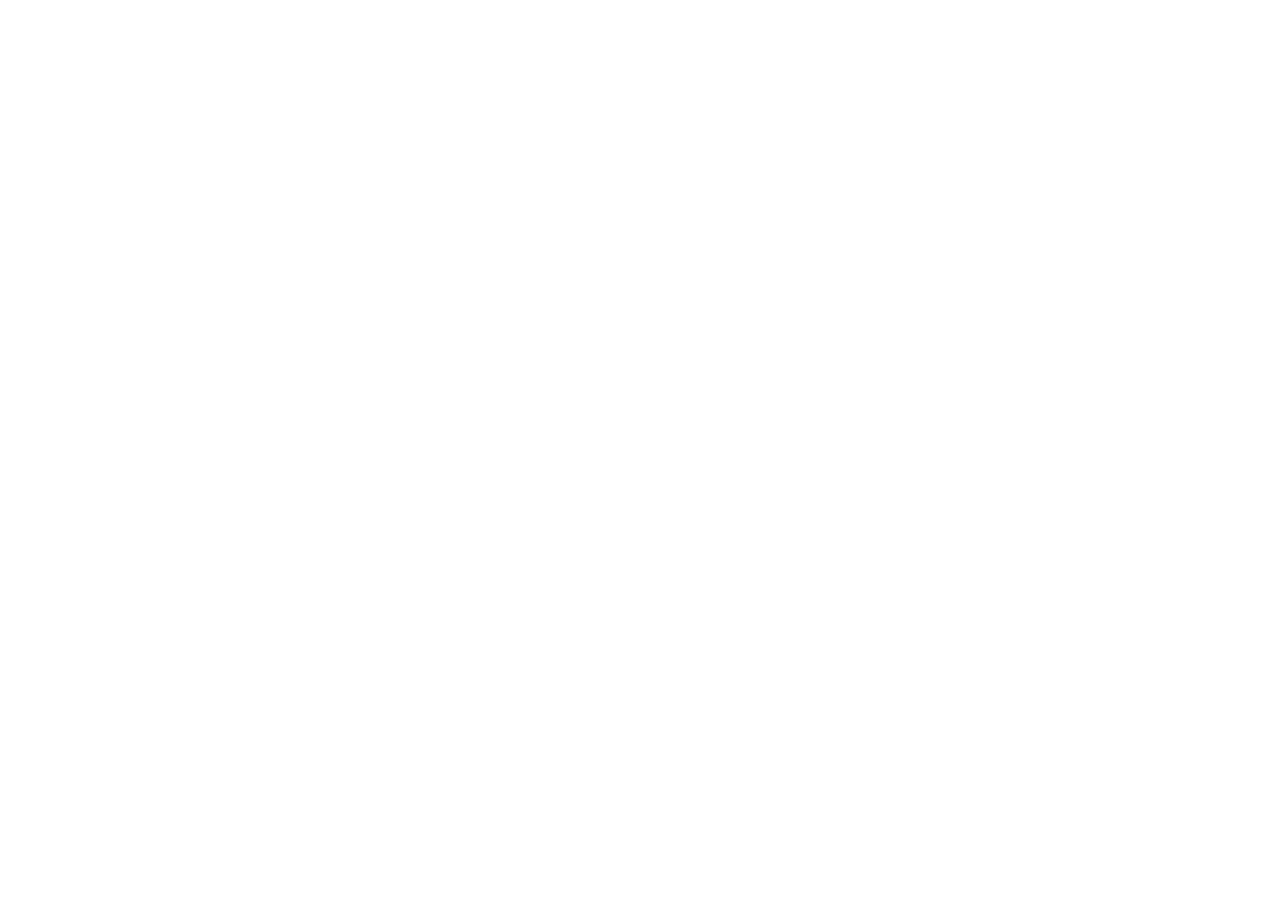
==== assets/index.html @ bb7abb1c "创建项目" ====
<!DOCTYPE html>
<html lang="en">
<head>
    <meta charset="UTF-8">
    <meta name="viewport" content="width=device-width, initial-scale=1.0">
    <title>Document</title>
</head>
<body>
    
</body>
</html>
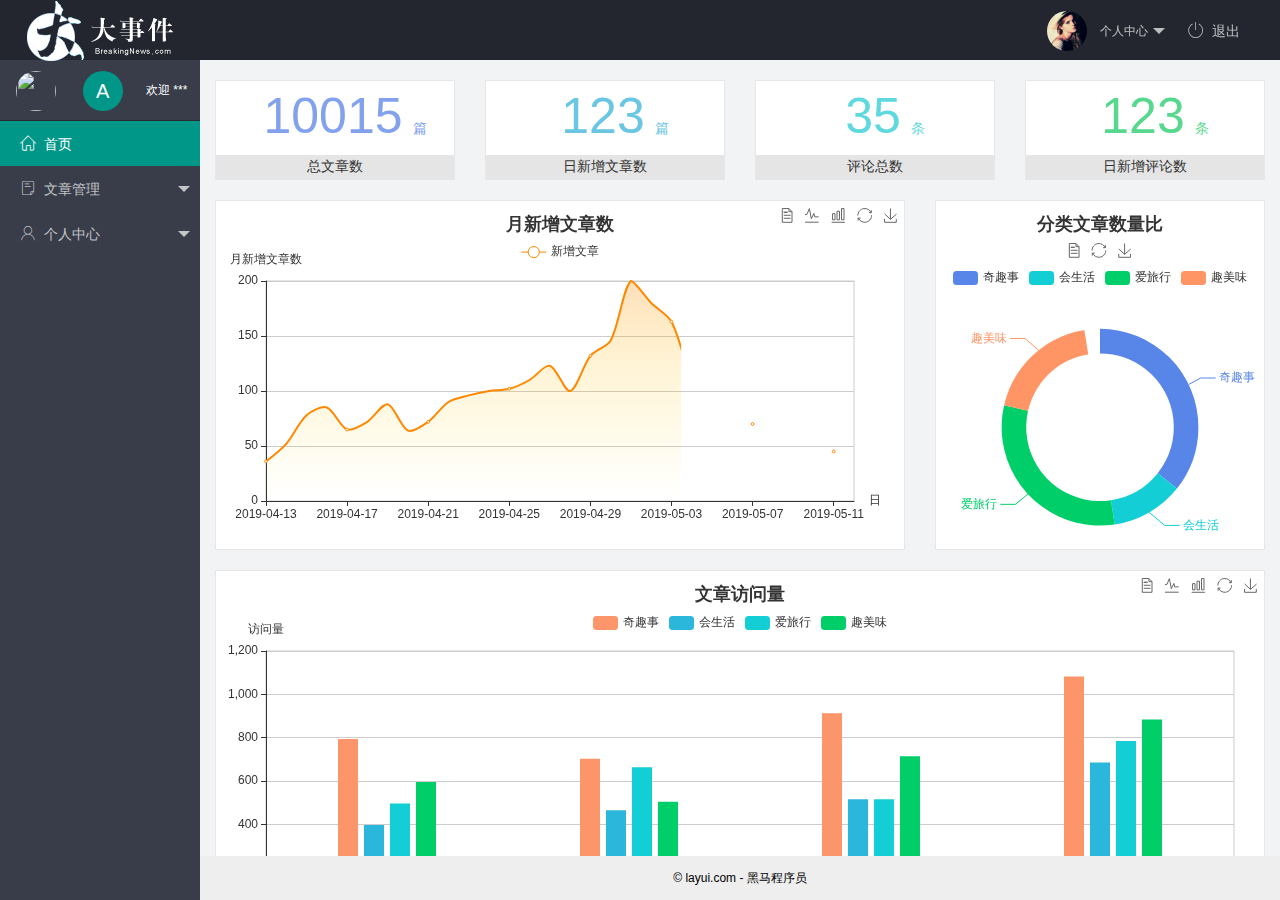
==== commit 4eaf256d: "完成主页功能开发" ====
--- a/assets/index.html
+++ b/assets/index.html
@@ -1,11 +1,89 @@
 <!DOCTYPE html>
 <html lang="en">
+
 <head>
-    <meta charset="UTF-8">
-    <meta name="viewport" content="width=device-width, initial-scale=1.0">
-    <title>Document</title>
+  <meta charset="UTF-8" />
+  <meta name="viewport" content="width=device-width, initial-scale=1.0" />
+  <title>后台主页</title>
+  <!-- 导入 layui 的样式表 -->
+  <link rel="stylesheet" href="./lib/layui/css/layui.css" />
+  <link rel="stylesheet" href="./css/index.css">
+  <link rel="stylesheet" href="./fonts/iconfont.css">
 </head>
-<body>
-    
+
+<body class="layui-layout-body">
+  <div class="layui-layout layui-layout-admin">
+    <div class="layui-header">
+      <div class="layui-logo">
+        <img src="./images/logo.png" alt="" />
+      </div>
+      <!-- 头部区域（可配合layui已有的水平导航） -->
+      <ul class="layui-nav layui-layout-right">
+        <li class="layui-nav-item">
+          <a href="javascript:;" class="userinfo">
+            <img src="./images/sample.jpg" class="layui-nav-img" />
+            个人中心
+          </a>
+          <dl class="layui-nav-child">
+            <dd><a href="">基本资料</a></dd>
+            <dd><a href="">更换头像</a></dd>
+            <dd><a href="">重置密码</a></dd>
+          </dl>
+        </li>
+        <li class="layui-nav-item"><a href="javascript:;" id="btnLogout"><span class="iconfont icon-tuichu"></span>退出</a></li>
+      </ul>
+    </div>
+
+    <div class="layui-side layui-bg-black">
+      <div class="layui-side-scroll">
+        <!-- 左侧导航区域（可配合layui已有的垂直导航） -->
+        <div class="userinfo">    
+          <img src="http://t.cn/RCzsdCq" class="layui-nav-img" />    
+          <span class="text-avatar">A</span>  
+           <span id="welcome">欢迎 ***</span>
+        </div>
+        <ul class="layui-nav layui-nav-tree" lay-shrink="all">
+          <li class="layui-nav-item layui-this"><a href="../home/dashboard.html" target="fm"><span
+                class="iconfont icon-home"></span>首页</a></li>
+          <li class="layui-nav-item ">
+            <a class="" href="javascript:;"><span class="iconfont icon-16"></span>文章管理</a>
+            <dl class="layui-nav-child">
+              <dd><a href="javascript:;"><i class="layui-icon layui-icon-app"></i>文章类别</a></dd>
+              <dd><a href="javascript:;"><i class="layui-icon layui-icon-app"></i>文章列表</a></dd>
+              <dd><a href="javascript:;"><i class="layui-icon layui-icon-app"></i>发布文章</a></dd>
+
+            </dl>
+          </li>
+          <li class="layui-nav-item">
+            <a href="javascript:;"><span class="iconfont icon-user"></span>个人中心</a>
+            <dl class="layui-nav-child">
+              <dd><a href="javascript:;"><i class="layui-icon layui-icon-app"></i>基本资料</a></dd>
+              <dd><a href="javascript:;"><i class="layui-icon layui-icon-app"></i>更换头像</a></dd>
+              <dd><a href="javascript:;"><i class="layui-icon layui-icon-app"></i>重置密码</a></dd>
+
+            </dl>
+          </li>
+
+
+        </ul>
+      </div>
+    </div>
+
+    <div class="layui-body">
+      <!-- 内容主体区域 -->
+      <iframe name="fm" src="../home/dashboard.html" frameborder="0"></iframe>
+    </div>
+
+    <div class="layui-footer">
+      <!-- 底部固定区域 -->
+      © layui.com - 黑马程序员
+    </div>
+  </div>
+  <!-- 导入 layui 的JS文件 -->
+  <script src="./lib/layui/layui.all.js"></script>
+  <script src="./lib/jquery.js"></script>
+  <script src="./js/baseAPI.js"></script>
+  <script src="./js/index.js"></script>
 </body>
+
 </html>--- a/assets/lib/layui/css/layui.css
+++ b/assets/lib/layui/css/layui.css
@@ -0,0 +1,2 @@
+/** layui-v2.5.5 MIT License By https://www.layui.com */
+ .layui-inline,img{display:inline-block;vertical-align:middle}h1,h2,h3,h4,h5,h6{font-weight:400}.layui-edge,.layui-header,.layui-inline,.layui-main{position:relative}.layui-body,.layui-edge,.layui-elip{overflow:hidden}.layui-btn,.layui-edge,.layui-inline,img{vertical-align:middle}.layui-btn,.layui-disabled,.layui-icon,.layui-unselect{-moz-user-select:none;-webkit-user-select:none;-ms-user-select:none}.layui-elip,.layui-form-checkbox span,.layui-form-pane .layui-form-label{text-overflow:ellipsis;white-space:nowrap}.layui-breadcrumb,.layui-tree-btnGroup{visibility:hidden}blockquote,body,button,dd,div,dl,dt,form,h1,h2,h3,h4,h5,h6,input,li,ol,p,pre,td,textarea,th,ul{margin:0;padding:0;-webkit-tap-highlight-color:rgba(0,0,0,0)}a:active,a:hover{outline:0}img{border:none}li{list-style:none}table{border-collapse:collapse;border-spacing:0}h4,h5,h6{font-size:100%}button,input,optgroup,option,select,textarea{font-family:inherit;font-size:inherit;font-style:inherit;font-weight:inherit;outline:0}pre{white-space:pre-wrap;white-space:-moz-pre-wrap;white-space:-pre-wrap;white-space:-o-pre-wrap;word-wrap:break-word}body{line-height:24px;font:14px Helvetica Neue,Helvetica,PingFang SC,Tahoma,Arial,sans-serif}hr{height:1px;margin:10px 0;border:0;clear:both}a{color:#333;text-decoration:none}a:hover{color:#777}a cite{font-style:normal;*cursor:pointer}.layui-border-box,.layui-border-box *{box-sizing:border-box}.layui-box,.layui-box *{box-sizing:content-box}.layui-clear{clear:both;*zoom:1}.layui-clear:after{content:'\20';clear:both;*zoom:1;display:block;height:0}.layui-inline{*display:inline;*zoom:1}.layui-edge{display:inline-block;width:0;height:0;border-width:6px;border-style:dashed;border-color:transparent}.layui-edge-top{top:-4px;border-bottom-color:#999;border-bottom-style:solid}.layui-edge-right{border-left-color:#999;border-left-style:solid}.layui-edge-bottom{top:2px;border-top-color:#999;border-top-style:solid}.layui-edge-left{border-right-color:#999;border-right-style:solid}.layui-disabled,.layui-disabled:hover{color:#d2d2d2!important;cursor:not-allowed!important}.layui-circle{border-radius:100%}.layui-show{display:block!important}.layui-hide{display:none!important}@font-face{font-family:layui-icon;src:url(../font/iconfont.eot?v=250);src:url(../font/iconfont.eot?v=250#iefix) format('embedded-opentype'),url(../font/iconfont.woff2?v=250) format('woff2'),url(../font/iconfont.woff?v=250) format('woff'),url(../font/iconfont.ttf?v=250) format('truetype'),url(../font/iconfont.svg?v=250#layui-icon) format('svg')}.layui-icon{font-family:layui-icon!important;font-size:16px;font-style:normal;-webkit-font-smoothing:antialiased;-moz-osx-font-smoothing:grayscale}.layui-icon-reply-fill:before{content:"\e611"}.layui-icon-set-fill:before{content:"\e614"}.layui-icon-menu-fill:before{content:"\e60f"}.layui-icon-search:before{content:"\e615"}.layui-icon-share:before{content:"\e641"}.layui-icon-set-sm:before{content:"\e620"}.layui-icon-engine:before{content:"\e628"}.layui-icon-close:before{content:"\1006"}.layui-icon-close-fill:before{content:"\1007"}.layui-icon-chart-screen:before{content:"\e629"}.layui-icon-star:before{content:"\e600"}.layui-icon-circle-dot:before{content:"\e617"}.layui-icon-chat:before{content:"\e606"}.layui-icon-release:before{content:"\e609"}.layui-icon-list:before{content:"\e60a"}.layui-icon-chart:before{content:"\e62c"}.layui-icon-ok-circle:before{content:"\1005"}.layui-icon-layim-theme:before{content:"\e61b"}.layui-icon-table:before{content:"\e62d"}.layui-icon-right:before{content:"\e602"}.layui-icon-left:before{content:"\e603"}.layui-icon-cart-simple:before{content:"\e698"}.layui-icon-face-cry:before{content:"\e69c"}.layui-icon-face-smile:before{content:"\e6af"}.layui-icon-survey:before{content:"\e6b2"}.layui-icon-tree:before{content:"\e62e"}.layui-icon-upload-circle:before{content:"\e62f"}.layui-icon-add-circle:before{content:"\e61f"}.layui-icon-download-circle:before{content:"\e601"}.layui-icon-templeate-1:before{content:"\e630"}.layui-icon-util:before{content:"\e631"}.layui-icon-face-surprised:before{content:"\e664"}.layui-icon-edit:before{content:"\e642"}.layui-icon-speaker:before{content:"\e645"}.layui-icon-down:before{content:"\e61a"}.layui-icon-file:before{content:"\e621"}.layui-icon-layouts:before{content:"\e632"}.layui-icon-rate-half:before{content:"\e6c9"}.layui-icon-add-circle-fine:before{content:"\e608"}.layui-icon-prev-circle:before{content:"\e633"}.layui-icon-read:before{content:"\e705"}.layui-icon-404:before{content:"\e61c"}.layui-icon-carousel:before{content:"\e634"}.layui-icon-help:before{content:"\e607"}.layui-icon-code-circle:before{content:"\e635"}.layui-icon-water:before{content:"\e636"}.layui-icon-username:before{content:"\e66f"}.layui-icon-find-fill:before{content:"\e670"}.layui-icon-about:before{content:"\e60b"}.layui-icon-location:before{content:"\e715"}.layui-icon-up:before{content:"\e619"}.layui-icon-pause:before{content:"\e651"}.layui-icon-date:before{content:"\e637"}.layui-icon-layim-uploadfile:before{content:"\e61d"}.layui-icon-delete:before{content:"\e640"}.layui-icon-play:before{content:"\e652"}.layui-icon-top:before{content:"\e604"}.layui-icon-friends:before{content:"\e612"}.layui-icon-refresh-3:before{content:"\e9aa"}.layui-icon-ok:before{content:"\e605"}.layui-icon-layer:before{content:"\e638"}.layui-icon-face-smile-fine:before{content:"\e60c"}.layui-icon-dollar:before{content:"\e659"}.layui-icon-group:before{content:"\e613"}.layui-icon-layim-download:before{content:"\e61e"}.layui-icon-picture-fine:before{content:"\e60d"}.layui-icon-link:before{content:"\e64c"}.layui-icon-diamond:before{content:"\e735"}.layui-icon-log:before{content:"\e60e"}.layui-icon-rate-solid:before{content:"\e67a"}.layui-icon-fonts-del:before{content:"\e64f"}.layui-icon-unlink:before{content:"\e64d"}.layui-icon-fonts-clear:before{content:"\e639"}.layui-icon-triangle-r:before{content:"\e623"}.layui-icon-circle:before{content:"\e63f"}.layui-icon-radio:before{content:"\e643"}.layui-icon-align-center:before{content:"\e647"}.layui-icon-align-right:before{content:"\e648"}.layui-icon-align-left:before{content:"\e649"}.layui-icon-loading-1:before{content:"\e63e"}.layui-icon-return:before{content:"\e65c"}.layui-icon-fonts-strong:before{content:"\e62b"}.layui-icon-upload:before{content:"\e67c"}.layui-icon-dialogue:before{content:"\e63a"}.layui-icon-video:before{content:"\e6ed"}.layui-icon-headset:before{content:"\e6fc"}.layui-icon-cellphone-fine:before{content:"\e63b"}.layui-icon-add-1:before{content:"\e654"}.layui-icon-face-smile-b:before{content:"\e650"}.layui-icon-fonts-html:before{content:"\e64b"}.layui-icon-form:before{content:"\e63c"}.layui-icon-cart:before{content:"\e657"}.layui-icon-camera-fill:before{content:"\e65d"}.layui-icon-tabs:before{content:"\e62a"}.layui-icon-fonts-code:before{content:"\e64e"}.layui-icon-fire:before{content:"\e756"}.layui-icon-set:before{content:"\e716"}.layui-icon-fonts-u:before{content:"\e646"}.layui-icon-triangle-d:before{content:"\e625"}.layui-icon-tips:before{content:"\e702"}.layui-icon-picture:before{content:"\e64a"}.layui-icon-more-vertical:before{content:"\e671"}.layui-icon-flag:before{content:"\e66c"}.layui-icon-loading:before{content:"\e63d"}.layui-icon-fonts-i:before{content:"\e644"}.layui-icon-refresh-1:before{content:"\e666"}.layui-icon-rmb:before{content:"\e65e"}.layui-icon-home:before{content:"\e68e"}.layui-icon-user:before{content:"\e770"}.layui-icon-notice:before{content:"\e667"}.layui-icon-login-weibo:before{content:"\e675"}.layui-icon-voice:before{content:"\e688"}.layui-icon-upload-drag:before{content:"\e681"}.layui-icon-login-qq:before{content:"\e676"}.layui-icon-snowflake:before{content:"\e6b1"}.layui-icon-file-b:before{content:"\e655"}.layui-icon-template:before{content:"\e663"}.layui-icon-auz:before{content:"\e672"}.layui-icon-console:before{content:"\e665"}.layui-icon-app:before{content:"\e653"}.layui-icon-prev:before{content:"\e65a"}.layui-icon-website:before{content:"\e7ae"}.layui-icon-next:before{content:"\e65b"}.layui-icon-component:before{content:"\e857"}.layui-icon-more:before{content:"\e65f"}.layui-icon-login-wechat:before{content:"\e677"}.layui-icon-shrink-right:before{content:"\e668"}.layui-icon-spread-left:before{content:"\e66b"}.layui-icon-camera:before{content:"\e660"}.layui-icon-note:before{content:"\e66e"}.layui-icon-refresh:before{content:"\e669"}.layui-icon-female:before{content:"\e661"}.layui-icon-male:before{content:"\e662"}.layui-icon-password:before{content:"\e673"}.layui-icon-senior:before{content:"\e674"}.layui-icon-theme:before{content:"\e66a"}.layui-icon-tread:before{content:"\e6c5"}.layui-icon-praise:before{content:"\e6c6"}.layui-icon-star-fill:before{content:"\e658"}.layui-icon-rate:before{content:"\e67b"}.layui-icon-template-1:before{content:"\e656"}.layui-icon-vercode:before{content:"\e679"}.layui-icon-cellphone:before{content:"\e678"}.layui-icon-screen-full:before{content:"\e622"}.layui-icon-screen-restore:before{content:"\e758"}.layui-icon-cols:before{content:"\e610"}.layui-icon-export:before{content:"\e67d"}.layui-icon-print:before{content:"\e66d"}.layui-icon-slider:before{content:"\e714"}.layui-icon-addition:before{content:"\e624"}.layui-icon-subtraction:before{content:"\e67e"}.layui-icon-service:before{content:"\e626"}.layui-icon-transfer:before{content:"\e691"}.layui-main{width:1140px;margin:0 auto}.layui-header{z-index:1000;height:60px}.layui-header a:hover{transition:all .5s;-webkit-transition:all .5s}.layui-side{position:fixed;left:0;top:0;bottom:0;z-index:999;width:200px;overflow-x:hidden}.layui-side-scroll{position:relative;width:220px;height:100%;overflow-x:hidden}.layui-body{position:absolute;left:200px;right:0;top:0;bottom:0;z-index:998;width:auto;overflow-y:auto;box-sizing:border-box}.layui-layout-body{overflow:hidden}.layui-layout-admin .layui-header{background-color:#23262E}.layui-layout-admin .layui-side{top:60px;width:200px;overflow-x:hidden}.layui-layout-admin .layui-body{position:fixed;top:60px;bottom:44px}.layui-layout-admin .layui-main{width:auto;margin:0 15px}.layui-layout-admin .layui-footer{position:fixed;left:200px;right:0;bottom:0;height:44px;line-height:44px;padding:0 15px;background-color:#eee}.layui-layout-admin .layui-logo{position:absolute;left:0;top:0;width:200px;height:100%;line-height:60px;text-align:center;color:#009688;font-size:16px}.layui-layout-admin .layui-header .layui-nav{background:0 0}.layui-layout-left{position:absolute!important;left:200px;top:0}.layui-layout-right{position:absolute!important;right:0;top:0}.layui-container{position:relative;margin:0 auto;padding:0 15px;box-sizing:border-box}.layui-fluid{position:relative;margin:0 auto;padding:0 15px}.layui-row:after,.layui-row:before{content:'';display:block;clear:both}.layui-col-lg1,.layui-col-lg10,.layui-col-lg11,.layui-col-lg12,.layui-col-lg2,.layui-col-lg3,.layui-col-lg4,.layui-col-lg5,.layui-col-lg6,.layui-col-lg7,.layui-col-lg8,.layui-col-lg9,.layui-col-md1,.layui-col-md10,.layui-col-md11,.layui-col-md12,.layui-col-md2,.layui-col-md3,.layui-col-md4,.layui-col-md5,.layui-col-md6,.layui-col-md7,.layui-col-md8,.layui-col-md9,.layui-col-sm1,.layui-col-sm10,.layui-col-sm11,.layui-col-sm12,.layui-col-sm2,.layui-col-sm3,.layui-col-sm4,.layui-col-sm5,.layui-col-sm6,.layui-col-sm7,.layui-col-sm8,.layui-col-sm9,.layui-col-xs1,.layui-col-xs10,.layui-col-xs11,.layui-col-xs12,.layui-col-xs2,.layui-col-xs3,.layui-col-xs4,.layui-col-xs5,.layui-col-xs6,.layui-col-xs7,.layui-col-xs8,.layui-col-xs9{position:relative;display:block;box-sizing:border-box}.layui-col-xs1,.layui-col-xs10,.layui-col-xs11,.layui-col-xs12,.layui-col-xs2,.layui-col-xs3,.layui-col-xs4,.layui-col-xs5,.layui-col-xs6,.layui-col-xs7,.layui-col-xs8,.layui-col-xs9{float:left}.layui-col-xs1{width:8.33333333%}.layui-col-xs2{width:16.66666667%}.layui-col-xs3{width:25%}.layui-col-xs4{width:33.33333333%}.layui-col-xs5{width:41.66666667%}.layui-col-xs6{width:50%}.layui-col-xs7{width:58.33333333%}.layui-col-xs8{width:66.66666667%}.layui-col-xs9{width:75%}.layui-col-xs10{width:83.33333333%}.layui-col-xs11{width:91.66666667%}.layui-col-xs12{width:100%}.layui-col-xs-offset1{margin-left:8.33333333%}.layui-col-xs-offset2{margin-left:16.66666667%}.layui-col-xs-offset3{margin-left:25%}.layui-col-xs-offset4{margin-left:33.33333333%}.layui-col-xs-offset5{margin-left:41.66666667%}.layui-col-xs-offset6{margin-left:50%}.layui-col-xs-offset7{margin-left:58.33333333%}.layui-col-xs-offset8{margin-left:66.66666667%}.layui-col-xs-offset9{margin-left:75%}.layui-col-xs-offset10{margin-left:83.33333333%}.layui-col-xs-offset11{margin-left:91.66666667%}.layui-col-xs-offset12{margin-left:100%}@media screen and (max-width:768px){.layui-hide-xs{display:none!important}.layui-show-xs-block{display:block!important}.layui-show-xs-inline{display:inline!important}.layui-show-xs-inline-block{display:inline-block!important}}@media screen and (min-width:768px){.layui-container{width:750px}.layui-hide-sm{display:none!important}.layui-show-sm-block{display:block!important}.layui-show-sm-inline{display:inline!important}.layui-show-sm-inline-block{display:inline-block!important}.layui-col-sm1,.layui-col-sm10,.layui-col-sm11,.layui-col-sm12,.layui-col-sm2,.layui-col-sm3,.layui-col-sm4,.layui-col-sm5,.layui-col-sm6,.layui-col-sm7,.layui-col-sm8,.layui-col-sm9{float:left}.layui-col-sm1{width:8.33333333%}.layui-col-sm2{width:16.66666667%}.layui-col-sm3{width:25%}.layui-col-sm4{width:33.33333333%}.layui-col-sm5{width:41.66666667%}.layui-col-sm6{width:50%}.layui-col-sm7{width:58.33333333%}.layui-col-sm8{width:66.66666667%}.layui-col-sm9{width:75%}.layui-col-sm10{width:83.33333333%}.layui-col-sm11{width:91.66666667%}.layui-col-sm12{width:100%}.layui-col-sm-offset1{margin-left:8.33333333%}.layui-col-sm-offset2{margin-left:16.66666667%}.layui-col-sm-offset3{margin-left:25%}.layui-col-sm-offset4{margin-left:33.33333333%}.layui-col-sm-offset5{margin-left:41.66666667%}.layui-col-sm-offset6{margin-left:50%}.layui-col-sm-offset7{margin-left:58.33333333%}.layui-col-sm-offset8{margin-left:66.66666667%}.layui-col-sm-offset9{margin-left:75%}.layui-col-sm-offset10{margin-left:83.33333333%}.layui-col-sm-offset11{margin-left:91.66666667%}.layui-col-sm-offset12{margin-left:100%}}@media screen and (min-width:992px){.layui-container{width:970px}.layui-hide-md{display:none!important}.layui-show-md-block{display:block!important}.layui-show-md-inline{display:inline!important}.layui-show-md-inline-block{display:inline-block!important}.layui-col-md1,.layui-col-md10,.layui-col-md11,.layui-col-md12,.layui-col-md2,.layui-col-md3,.layui-col-md4,.layui-col-md5,.layui-col-md6,.layui-col-md7,.layui-col-md8,.layui-col-md9{float:left}.layui-col-md1{width:8.33333333%}.layui-col-md2{width:16.66666667%}.layui-col-md3{width:25%}.layui-col-md4{width:33.33333333%}.layui-col-md5{width:41.66666667%}.layui-col-md6{width:50%}.layui-col-md7{width:58.33333333%}.layui-col-md8{width:66.66666667%}.layui-col-md9{width:75%}.layui-col-md10{width:83.33333333%}.layui-col-md11{width:91.66666667%}.layui-col-md12{width:100%}.layui-col-md-offset1{margin-left:8.33333333%}.layui-col-md-offset2{margin-left:16.66666667%}.layui-col-md-offset3{margin-left:25%}.layui-col-md-offset4{margin-left:33.33333333%}.layui-col-md-offset5{margin-left:41.66666667%}.layui-col-md-offset6{margin-left:50%}.layui-col-md-offset7{margin-left:58.33333333%}.layui-col-md-offset8{margin-left:66.66666667%}.layui-col-md-offset9{margin-left:75%}.layui-col-md-offset10{margin-left:83.33333333%}.layui-col-md-offset11{margin-left:91.66666667%}.layui-col-md-offset12{margin-left:100%}}@media screen and (min-width:1200px){.layui-container{width:1170px}.layui-hide-lg{display:none!important}.layui-show-lg-block{display:block!important}.layui-show-lg-inline{display:inline!important}.layui-show-lg-inline-block{display:inline-block!important}.layui-col-lg1,.layui-col-lg10,.layui-col-lg11,.layui-col-lg12,.layui-col-lg2,.layui-col-lg3,.layui-col-lg4,.layui-col-lg5,.layui-col-lg6,.layui-col-lg7,.layui-col-lg8,.layui-col-lg9{float:left}.layui-col-lg1{width:8.33333333%}.layui-col-lg2{width:16.66666667%}.layui-col-lg3{width:25%}.layui-col-lg4{width:33.33333333%}.layui-col-lg5{width:41.66666667%}.layui-col-lg6{width:50%}.layui-col-lg7{width:58.33333333%}.layui-col-lg8{width:66.66666667%}.layui-col-lg9{width:75%}.layui-col-lg10{width:83.33333333%}.layui-col-lg11{width:91.66666667%}.layui-col-lg12{width:100%}.layui-col-lg-offset1{margin-left:8.33333333%}.layui-col-lg-offset2{margin-left:16.66666667%}.layui-col-lg-offset3{margin-left:25%}.layui-col-lg-offset4{margin-left:33.33333333%}.layui-col-lg-offset5{margin-left:41.66666667%}.layui-col-lg-offset6{margin-left:50%}.layui-col-lg-offset7{margin-left:58.33333333%}.layui-col-lg-offset8{margin-left:66.66666667%}.layui-col-lg-offset9{margin-left:75%}.layui-col-lg-offset10{margin-left:83.33333333%}.layui-col-lg-offset11{margin-left:91.66666667%}.layui-col-lg-offset12{margin-left:100%}}.layui-col-space1{margin:-.5px}.layui-col-space1>*{padding:.5px}.layui-col-space3{margin:-1.5px}.layui-col-space3>*{padding:1.5px}.layui-col-space5{margin:-2.5px}.layui-col-space5>*{padding:2.5px}.layui-col-space8{margin:-3.5px}.layui-col-space8>*{padding:3.5px}.layui-col-space10{margin:-5px}.layui-col-space10>*{padding:5px}.layui-col-space12{margin:-6px}.layui-col-space12>*{padding:6px}.layui-col-space15{margin:-7.5px}.layui-col-space15>*{padding:7.5px}.layui-col-space18{margin:-9px}.layui-col-space18>*{padding:9px}.layui-col-space20{margin:-10px}.layui-col-space20>*{padding:10px}.layui-col-space22{margin:-11px}.layui-col-space22>*{padding:11px}.layui-col-space25{margin:-12.5px}.layui-col-space25>*{padding:12.5px}.layui-col-space30{margin:-15px}.layui-col-space30>*{padding:15px}.layui-btn,.layui-input,.layui-select,.layui-textarea,.layui-upload-button{outline:0;-webkit-appearance:none;transition:all .3s;-webkit-transition:all .3s;box-sizing:border-box}.layui-elem-quote{margin-bottom:10px;padding:15px;line-height:22px;border-left:5px solid #009688;border-radius:0 2px 2px 0;background-color:#f2f2f2}.layui-quote-nm{border-style:solid;border-width:1px 1px 1px 5px;background:0 0}.layui-elem-field{margin-bottom:10px;padding:0;border-width:1px;border-style:solid}.layui-elem-field legend{margin-left:20px;padding:0 10px;font-size:20px;font-weight:300}.layui-field-title{margin:10px 0 20px;border-width:1px 0 0}.layui-field-box{padding:10px 15px}.layui-field-title .layui-field-box{padding:10px 0}.layui-progress{position:relative;height:6px;border-radius:20px;background-color:#e2e2e2}.layui-progress-bar{position:absolute;left:0;top:0;width:0;max-width:100%;height:6px;border-radius:20px;text-align:right;background-color:#5FB878;transition:all .3s;-webkit-transition:all .3s}.layui-progress-big,.layui-progress-big .layui-progress-bar{height:18px;line-height:18px}.layui-progress-text{position:relative;top:-20px;line-height:18px;font-size:12px;color:#666}.layui-progress-big .layui-progress-text{position:static;padding:0 10px;color:#fff}.layui-collapse{border-width:1px;border-style:solid;border-radius:2px}.layui-colla-content,.layui-colla-item{border-top-width:1px;border-top-style:solid}.layui-colla-item:first-child{border-top:none}.layui-colla-title{position:relative;height:42px;line-height:42px;padding:0 15px 0 35px;color:#333;background-color:#f2f2f2;cursor:pointer;font-size:14px;overflow:hidden}.layui-colla-content{display:none;padding:10px 15px;line-height:22px;color:#666}.layui-colla-icon{position:absolute;left:15px;top:0;font-size:14px}.layui-card{margin-bottom:15px;border-radius:2px;background-color:#fff;box-shadow:0 1px 2px 0 rgba(0,0,0,.05)}.layui-card:last-child{margin-bottom:0}.layui-card-header{position:relative;height:42px;line-height:42px;padding:0 15px;border-bottom:1px solid #f6f6f6;color:#333;border-radius:2px 2px 0 0;font-size:14px}.layui-bg-black,.layui-bg-blue,.layui-bg-cyan,.layui-bg-green,.layui-bg-orange,.layui-bg-red{color:#fff!important}.layui-card-body{position:relative;padding:10px 15px;line-height:24px}.layui-card-body[pad15]{padding:15px}.layui-card-body[pad20]{padding:20px}.layui-card-body .layui-table{margin:5px 0}.layui-card .layui-tab{margin:0}.layui-panel-window{position:relative;padding:15px;border-radius:0;border-top:5px solid #E6E6E6;background-color:#fff}.layui-auxiliar-moving{position:fixed;left:0;right:0;top:0;bottom:0;width:100%;height:100%;background:0 0;z-index:9999999999}.layui-form-label,.layui-form-mid,.layui-form-select,.layui-input-block,.layui-input-inline,.layui-textarea{position:relative}.layui-bg-red{background-color:#FF5722!important}.layui-bg-orange{background-color:#FFB800!important}.layui-bg-green{background-color:#009688!important}.layui-bg-cyan{background-color:#2F4056!important}.layui-bg-blue{background-color:#1E9FFF!important}.layui-bg-black{background-color:#393D49!important}.layui-bg-gray{background-color:#eee!important;color:#666!important}.layui-badge-rim,.layui-colla-content,.layui-colla-item,.layui-collapse,.layui-elem-field,.layui-form-pane .layui-form-item[pane],.layui-form-pane .layui-form-label,.layui-input,.layui-layedit,.layui-layedit-tool,.layui-quote-nm,.layui-select,.layui-tab-bar,.layui-tab-card,.layui-tab-title,.layui-tab-title .layui-this:after,.layui-textarea{border-color:#e6e6e6}.layui-timeline-item:before,hr{background-color:#e6e6e6}.layui-text{line-height:22px;font-size:14px;color:#666}.layui-text h1,.layui-text h2,.layui-text h3{font-weight:500;color:#333}.layui-text h1{font-size:30px}.layui-text h2{font-size:24px}.layui-text h3{font-size:18px}.layui-text a:not(.layui-btn){color:#01AAED}.layui-text a:not(.layui-btn):hover{text-decoration:underline}.layui-text ul{padding:5px 0 5px 15px}.layui-text ul li{margin-top:5px;list-style-type:disc}.layui-text em,.layui-word-aux{color:#999!important;padding:0 5px!important}.layui-btn{display:inline-block;height:38px;line-height:38px;padding:0 18px;background-color:#009688;color:#fff;white-space:nowrap;text-align:center;font-size:14px;border:none;border-radius:2px;cursor:pointer}.layui-btn:hover{opacity:.8;filter:alpha(opacity=80);color:#fff}.layui-btn:active{opacity:1;filter:alpha(opacity=100)}.layui-btn+.layui-btn{margin-left:10px}.layui-btn-container{font-size:0}.layui-btn-container .layui-btn{margin-right:10px;margin-bottom:10px}.layui-btn-container .layui-btn+.layui-btn{margin-left:0}.layui-table .layui-btn-container .layui-btn{margin-bottom:9px}.layui-btn-radius{border-radius:100px}.layui-btn .layui-icon{margin-right:3px;font-size:18px;vertical-align:bottom;vertical-align:middle\9}.layui-btn-primary{border:1px solid #C9C9C9;background-color:#fff;color:#555}.layui-btn-primary:hover{border-color:#009688;color:#333}.layui-btn-normal{background-color:#1E9FFF}.layui-btn-warm{background-color:#FFB800}.layui-btn-danger{background-color:#FF5722}.layui-btn-checked{background-color:#5FB878}.layui-btn-disabled,.layui-btn-disabled:active,.layui-btn-disabled:hover{border:1px solid #e6e6e6;background-color:#FBFBFB;color:#C9C9C9;cursor:not-allowed;opacity:1}.layui-btn-lg{height:44px;line-height:44px;padding:0 25px;font-size:16px}.layui-btn-sm{height:30px;line-height:30px;padding:0 10px;font-size:12px}.layui-btn-sm i{font-size:16px!important}.layui-btn-xs{height:22px;line-height:22px;padding:0 5px;font-size:12px}.layui-btn-xs i{font-size:14px!important}.layui-btn-group{display:inline-block;vertical-align:middle;font-size:0}.layui-btn-group .layui-btn{margin-left:0!important;margin-right:0!important;border-left:1px solid rgba(255,255,255,.5);border-radius:0}.layui-btn-group .layui-btn-primary{border-left:none}.layui-btn-group .layui-btn-primary:hover{border-color:#C9C9C9;color:#009688}.layui-btn-group .layui-btn:first-child{border-left:none;border-radius:2px 0 0 2px}.layui-btn-group .layui-btn-primary:first-child{border-left:1px solid #c9c9c9}.layui-btn-group .layui-btn:last-child{border-radius:0 2px 2px 0}.layui-btn-group .layui-btn+.layui-btn{margin-left:0}.layui-btn-group+.layui-btn-group{margin-left:10px}.layui-btn-fluid{width:100%}.layui-input,.layui-select,.layui-textarea{height:38px;line-height:1.3;line-height:38px\9;border-width:1px;border-style:solid;background-color:#fff;border-radius:2px}.layui-input::-webkit-input-placeholder,.layui-select::-webkit-input-placeholder,.layui-textarea::-webkit-input-placeholder{line-height:1.3}.layui-input,.layui-textarea{display:block;width:100%;padding-left:10px}.layui-input:hover,.layui-textarea:hover{border-color:#D2D2D2!important}.layui-input:focus,.layui-textarea:focus{border-color:#C9C9C9!important}.layui-textarea{min-height:100px;height:auto;line-height:20px;padding:6px 10px;resize:vertical}.layui-select{padding:0 10px}.layui-form input[type=checkbox],.layui-form input[type=radio],.layui-form select{display:none}.layui-form [lay-ignore]{display:initial}.layui-form-item{margin-bottom:15px;clear:both;*zoom:1}.layui-form-item:after{content:'\20';clear:both;*zoom:1;display:block;height:0}.layui-form-label{float:left;display:block;padding:9px 15px;width:80px;font-weight:400;line-height:20px;text-align:right}.layui-form-label-col{display:block;float:none;padding:9px 0;line-height:20px;text-align:left}.layui-form-item .layui-inline{margin-bottom:5px;margin-right:10px}.layui-input-block{margin-left:110px;min-height:36px}.layui-input-inline{display:inline-block;vertical-align:middle}.layui-form-item .layui-input-inline{float:left;width:190px;margin-right:10px}.layui-form-text .layui-input-inline{width:auto}.layui-form-mid{float:left;display:block;padding:9px 0!important;line-height:20px;margin-right:10px}.layui-form-danger+.layui-form-select .layui-input,.layui-form-danger:focus{border-color:#FF5722!important}.layui-form-select .layui-input{padding-right:30px;cursor:pointer}.layui-form-select .layui-edge{position:absolute;right:10px;top:50%;margin-top:-3px;cursor:pointer;border-width:6px;border-top-color:#c2c2c2;border-top-style:solid;transition:all .3s;-webkit-transition:all .3s}.layui-form-select dl{display:none;position:absolute;left:0;top:42px;padding:5px 0;z-index:899;min-width:100%;border:1px solid #d2d2d2;max-height:300px;overflow-y:auto;background-color:#fff;border-radius:2px;box-shadow:0 2px 4px rgba(0,0,0,.12);box-sizing:border-box}.layui-form-select dl dd,.layui-form-select dl dt{padding:0 10px;line-height:36px;white-space:nowrap;overflow:hidden;text-overflow:ellipsis}.layui-form-select dl dt{font-size:12px;color:#999}.layui-form-select dl dd{cursor:pointer}.layui-form-select dl dd:hover{background-color:#f2f2f2;-webkit-transition:.5s all;transition:.5s all}.layui-form-select .layui-select-group dd{padding-left:20px}.layui-form-select dl dd.layui-select-tips{padding-left:10px!important;color:#999}.layui-form-select dl dd.layui-this{background-color:#5FB878;color:#fff}.layui-form-checkbox,.layui-form-select dl dd.layui-disabled{background-color:#fff}.layui-form-selected dl{display:block}.layui-form-checkbox,.layui-form-checkbox *,.layui-form-switch{display:inline-block;vertical-align:middle}.layui-form-selected .layui-edge{margin-top:-9px;-webkit-transform:rotate(180deg);transform:rotate(180deg);margin-top:-3px\9}:root .layui-form-selected .layui-edge{margin-top:-9px\0/IE9}.layui-form-selectup dl{top:auto;bottom:42px}.layui-select-none{margin:5px 0;text-align:center;color:#999}.layui-select-disabled .layui-disabled{border-color:#eee!important}.layui-select-disabled .layui-edge{border-top-color:#d2d2d2}.layui-form-checkbox{position:relative;height:30px;line-height:30px;margin-right:10px;padding-right:30px;cursor:pointer;font-size:0;-webkit-transition:.1s linear;transition:.1s linear;box-sizing:border-box}.layui-form-checkbox span{padding:0 10px;height:100%;font-size:14px;border-radius:2px 0 0 2px;background-color:#d2d2d2;color:#fff;overflow:hidden}.layui-form-checkbox:hover span{background-color:#c2c2c2}.layui-form-checkbox i{position:absolute;right:0;top:0;width:30px;height:28px;border:1px solid #d2d2d2;border-left:none;border-radius:0 2px 2px 0;color:#fff;font-size:20px;text-align:center}.layui-form-checkbox:hover i{border-color:#c2c2c2;color:#c2c2c2}.layui-form-checked,.layui-form-checked:hover{border-color:#5FB878}.layui-form-checked span,.layui-form-checked:hover span{background-color:#5FB878}.layui-form-checked i,.layui-form-checked:hover i{color:#5FB878}.layui-form-item .layui-form-checkbox{margin-top:4px}.layui-form-checkbox[lay-skin=primary]{height:auto!important;line-height:normal!important;min-width:18px;min-height:18px;border:none!important;margin-right:0;padding-left:28px;padding-right:0;background:0 0}.layui-form-checkbox[lay-skin=primary] span{padding-left:0;padding-right:15px;line-height:18px;background:0 0;color:#666}.layui-form-checkbox[lay-skin=primary] i{right:auto;left:0;width:16px;height:16px;line-height:16px;border:1px solid #d2d2d2;font-size:12px;border-radius:2px;background-color:#fff;-webkit-transition:.1s linear;transition:.1s linear}.layui-form-checkbox[lay-skin=primary]:hover i{border-color:#5FB878;color:#fff}.layui-form-checked[lay-skin=primary] i{border-color:#5FB878!important;background-color:#5FB878;color:#fff}.layui-checkbox-disbaled[lay-skin=primary] span{background:0 0!important;color:#c2c2c2}.layui-checkbox-disbaled[lay-skin=primary]:hover i{border-color:#d2d2d2}.layui-form-item .layui-form-checkbox[lay-skin=primary]{margin-top:10px}.layui-form-switch{position:relative;height:22px;line-height:22px;min-width:35px;padding:0 5px;margin-top:8px;border:1px solid #d2d2d2;border-radius:20px;cursor:pointer;background-color:#fff;-webkit-transition:.1s linear;transition:.1s linear}.layui-form-switch i{position:absolute;left:5px;top:3px;width:16px;height:16px;border-radius:20px;background-color:#d2d2d2;-webkit-transition:.1s linear;transition:.1s linear}.layui-form-switch em{position:relative;top:0;width:25px;margin-left:21px;padding:0!important;text-align:center!important;color:#999!important;font-style:normal!important;font-size:12px}.layui-form-onswitch{border-color:#5FB878;background-color:#5FB878}.layui-checkbox-disbaled,.layui-checkbox-disbaled i{border-color:#e2e2e2!important}.layui-form-onswitch i{left:100%;margin-left:-21px;background-color:#fff}.layui-form-onswitch em{margin-left:5px;margin-right:21px;color:#fff!important}.layui-checkbox-disbaled span{background-color:#e2e2e2!important}.layui-checkbox-disbaled:hover i{color:#fff!important}[lay-radio]{display:none}.layui-form-radio,.layui-form-radio *{display:inline-block;vertical-align:middle}.layui-form-radio{line-height:28px;margin:6px 10px 0 0;padding-right:10px;cursor:pointer;font-size:0}.layui-form-radio *{font-size:14px}.layui-form-radio>i{margin-right:8px;font-size:22px;color:#c2c2c2}.layui-form-radio>i:hover,.layui-form-radioed>i{color:#5FB878}.layui-radio-disbaled>i{color:#e2e2e2!important}.layui-form-pane .layui-form-label{width:110px;padding:8px 15px;height:38px;line-height:20px;border-width:1px;border-style:solid;border-radius:2px 0 0 2px;text-align:center;background-color:#FBFBFB;overflow:hidden;box-sizing:border-box}.layui-form-pane .layui-input-inline{margin-left:-1px}.layui-form-pane .layui-input-block{margin-left:110px;left:-1px}.layui-form-pane .layui-input{border-radius:0 2px 2px 0}.layui-form-pane .layui-form-text .layui-form-label{float:none;width:100%;border-radius:2px;box-sizing:border-box;text-align:left}.layui-form-pane .layui-form-text .layui-input-inline{display:block;margin:0;top:-1px;clear:both}.layui-form-pane .layui-form-text .layui-input-block{margin:0;left:0;top:-1px}.layui-form-pane .layui-form-text .layui-textarea{min-height:100px;border-radius:0 0 2px 2px}.layui-form-pane .layui-form-checkbox{margin:4px 0 4px 10px}.layui-form-pane .layui-form-radio,.layui-form-pane .layui-form-switch{margin-top:6px;margin-left:10px}.layui-form-pane .layui-form-item[pane]{position:relative;border-width:1px;border-style:solid}.layui-form-pane .layui-form-item[pane] .layui-form-label{position:absolute;left:0;top:0;height:100%;border-width:0 1px 0 0}.layui-form-pane .layui-form-item[pane] .layui-input-inline{margin-left:110px}@media screen and (max-width:450px){.layui-form-item .layui-form-label{text-overflow:ellipsis;overflow:hidden;white-space:nowrap}.layui-form-item .layui-inline{display:block;margin-right:0;margin-bottom:20px;clear:both}.layui-form-item .layui-inline:after{content:'\20';clear:both;display:block;height:0}.layui-form-item .layui-input-inline{display:block;float:none;left:-3px;width:auto;margin:0 0 10px 112px}.layui-form-item .layui-input-inline+.layui-form-mid{margin-left:110px;top:-5px;padding:0}.layui-form-item .layui-form-checkbox{margin-right:5px;margin-bottom:5px}}.layui-layedit{border-width:1px;border-style:solid;border-radius:2px}.layui-layedit-tool{padding:3px 5px;border-bottom-width:1px;border-bottom-style:solid;font-size:0}.layedit-tool-fixed{position:fixed;top:0;border-top:1px solid #e2e2e2}.layui-layedit-tool .layedit-tool-mid,.layui-layedit-tool .layui-icon{display:inline-block;vertical-align:middle;text-align:center;font-size:14px}.layui-layedit-tool .layui-icon{position:relative;width:32px;height:30px;line-height:30px;margin:3px 5px;color:#777;cursor:pointer;border-radius:2px}.layui-layedit-tool .layui-icon:hover{color:#393D49}.layui-layedit-tool .layui-icon:active{color:#000}.layui-layedit-tool .layedit-tool-active{background-color:#e2e2e2;color:#000}.layui-layedit-tool .layui-disabled,.layui-layedit-tool .layui-disabled:hover{color:#d2d2d2;cursor:not-allowed}.layui-layedit-tool .layedit-tool-mid{width:1px;height:18px;margin:0 10px;background-color:#d2d2d2}.layedit-tool-html{width:50px!important;font-size:30px!important}.layedit-tool-b,.layedit-tool-code,.layedit-tool-help{font-size:16px!important}.layedit-tool-d,.layedit-tool-face,.layedit-tool-image,.layedit-tool-unlink{font-size:18px!important}.layedit-tool-image input{position:absolute;font-size:0;left:0;top:0;width:100%;height:100%;opacity:.01;filter:Alpha(opacity=1);cursor:pointer}.layui-layedit-iframe iframe{display:block;width:100%}#LAY_layedit_code{overflow:hidden}.layui-laypage{display:inline-block;*display:inline;*zoom:1;vertical-align:middle;margin:10px 0;font-size:0}.layui-laypage>a:first-child,.layui-laypage>a:first-child em{border-radius:2px 0 0 2px}.layui-laypage>a:last-child,.layui-laypage>a:last-child em{border-radius:0 2px 2px 0}.layui-laypage>:first-child{margin-left:0!important}.layui-laypage>:last-child{margin-right:0!important}.layui-laypage a,.layui-laypage button,.layui-laypage input,.layui-laypage select,.layui-laypage span{border:1px solid #e2e2e2}.layui-laypage a,.layui-laypage span{display:inline-block;*display:inline;*zoom:1;vertical-align:middle;padding:0 15px;height:28px;line-height:28px;margin:0 -1px 5px 0;background-color:#fff;color:#333;font-size:12px}.layui-flow-more a *,.layui-laypage input,.layui-table-view select[lay-ignore]{display:inline-block}.layui-laypage a:hover{color:#009688}.layui-laypage em{font-style:normal}.layui-laypage .layui-laypage-spr{color:#999;font-weight:700}.layui-laypage a{text-decoration:none}.layui-laypage .layui-laypage-curr{position:relative}.layui-laypage .layui-laypage-curr em{position:relative;color:#fff}.layui-laypage .layui-laypage-curr .layui-laypage-em{position:absolute;left:-1px;top:-1px;padding:1px;width:100%;height:100%;background-color:#009688}.layui-laypage-em{border-radius:2px}.layui-laypage-next em,.layui-laypage-prev em{font-family:Sim sun;font-size:16px}.layui-laypage .layui-laypage-count,.layui-laypage .layui-laypage-limits,.layui-laypage .layui-laypage-refresh,.layui-laypage .layui-laypage-skip{margin-left:10px;margin-right:10px;padding:0;border:none}.layui-laypage .layui-laypage-limits,.layui-laypage .layui-laypage-refresh{vertical-align:top}.layui-laypage .layui-laypage-refresh i{font-size:18px;cursor:pointer}.layui-laypage select{height:22px;padding:3px;border-radius:2px;cursor:pointer}.layui-laypage .layui-laypage-skip{height:30px;line-height:30px;color:#999}.layui-laypage button,.layui-laypage input{height:30px;line-height:30px;border-radius:2px;vertical-align:top;background-color:#fff;box-sizing:border-box}.layui-laypage input{width:40px;margin:0 10px;padding:0 3px;text-align:center}.layui-laypage input:focus,.layui-laypage select:focus{border-color:#009688!important}.layui-laypage button{margin-left:10px;padding:0 10px;cursor:pointer}.layui-table,.layui-table-view{margin:10px 0}.layui-flow-more{margin:10px 0;text-align:center;color:#999;font-size:14px}.layui-flow-more a{height:32px;line-height:32px}.layui-flow-more a *{vertical-align:top}.layui-flow-more a cite{padding:0 20px;border-radius:3px;background-color:#eee;color:#333;font-style:normal}.layui-flow-more a cite:hover{opacity:.8}.layui-flow-more a i{font-size:30px;color:#737383}.layui-table{width:100%;background-color:#fff;color:#666}.layui-table tr{transition:all .3s;-webkit-transition:all .3s}.layui-table th{text-align:left;font-weight:400}.layui-table tbody tr:hover,.layui-table thead tr,.layui-table-click,.layui-table-header,.layui-table-hover,.layui-table-mend,.layui-table-patch,.layui-table-tool,.layui-table-total,.layui-table-total tr,.layui-table[lay-even] tr:nth-child(even){background-color:#f2f2f2}.layui-table td,.layui-table th,.layui-table-col-set,.layui-table-fixed-r,.layui-table-grid-down,.layui-table-header,.layui-table-page,.layui-table-tips-main,.layui-table-tool,.layui-table-total,.layui-table-view,.layui-table[lay-skin=line],.layui-table[lay-skin=row]{border-width:1px;border-style:solid;border-color:#e6e6e6}.layui-table td,.layui-table th{position:relative;padding:9px 15px;min-height:20px;line-height:20px;font-size:14px}.layui-table[lay-skin=line] td,.layui-table[lay-skin=line] th{border-width:0 0 1px}.layui-table[lay-skin=row] td,.layui-table[lay-skin=row] th{border-width:0 1px 0 0}.layui-table[lay-skin=nob] td,.layui-table[lay-skin=nob] th{border:none}.layui-table img{max-width:100px}.layui-table[lay-size=lg] td,.layui-table[lay-size=lg] th{padding:15px 30px}.layui-table-view .layui-table[lay-size=lg] .layui-table-cell{height:40px;line-height:40px}.layui-table[lay-size=sm] td,.layui-table[lay-size=sm] th{font-size:12px;padding:5px 10px}.layui-table-view .layui-table[lay-size=sm] .layui-table-cell{height:20px;line-height:20px}.layui-table[lay-data]{display:none}.layui-table-box{position:relative;overflow:hidden}.layui-table-view .layui-table{position:relative;width:auto;margin:0}.layui-table-view .layui-table[lay-skin=line]{border-width:0 1px 0 0}.layui-table-view .layui-table[lay-skin=row]{border-width:0 0 1px}.layui-table-view .layui-table td,.layui-table-view .layui-table th{padding:5px 0;border-top:none;border-left:none}.layui-table-view .layui-table th.layui-unselect .layui-table-cell span{cursor:pointer}.layui-table-view .layui-table td{cursor:default}.layui-table-view .layui-table td[data-edit=text]{cursor:text}.layui-table-view .layui-form-checkbox[lay-skin=primary] i{width:18px;height:18px}.layui-table-view .layui-form-radio{line-height:0;padding:0}.layui-table-view .layui-form-radio>i{margin:0;font-size:20px}.layui-table-init{position:absolute;left:0;top:0;width:100%;height:100%;text-align:center;z-index:110}.layui-table-init .layui-icon{position:absolute;left:50%;top:50%;margin:-15px 0 0 -15px;font-size:30px;color:#c2c2c2}.layui-table-header{border-width:0 0 1px;overflow:hidden}.layui-table-header .layui-table{margin-bottom:-1px}.layui-table-tool .layui-inline[lay-event]{position:relative;width:26px;height:26px;padding:5px;line-height:16px;margin-right:10px;text-align:center;color:#333;border:1px solid #ccc;cursor:pointer;-webkit-transition:.5s all;transition:.5s all}.layui-table-tool .layui-inline[lay-event]:hover{border:1px solid #999}.layui-table-tool-temp{padding-right:120px}.layui-table-tool-self{position:absolute;right:17px;top:10px}.layui-table-tool .layui-table-tool-self .layui-inline[lay-event]{margin:0 0 0 10px}.layui-table-tool-panel{position:absolute;top:29px;left:-1px;padding:5px 0;min-width:150px;min-height:40px;border:1px solid #d2d2d2;text-align:left;overflow-y:auto;background-color:#fff;box-shadow:0 2px 4px rgba(0,0,0,.12)}.layui-table-cell,.layui-table-tool-panel li{overflow:hidden;text-overflow:ellipsis;white-space:nowrap}.layui-table-tool-panel li{padding:0 10px;line-height:30px;-webkit-transition:.5s all;transition:.5s all}.layui-table-tool-panel li .layui-form-checkbox[lay-skin=primary]{width:100%;padding-left:28px}.layui-table-tool-panel li:hover{background-color:#f2f2f2}.layui-table-tool-panel li .layui-form-checkbox[lay-skin=primary] i{position:absolute;left:0;top:0}.layui-table-tool-panel li .layui-form-checkbox[lay-skin=primary] span{padding:0}.layui-table-tool .layui-table-tool-self .layui-table-tool-panel{left:auto;right:-1px}.layui-table-col-set{position:absolute;right:0;top:0;width:20px;height:100%;border-width:0 0 0 1px;background-color:#fff}.layui-table-sort{width:10px;height:20px;margin-left:5px;cursor:pointer!important}.layui-table-sort .layui-edge{position:absolute;left:5px;border-width:5px}.layui-table-sort .layui-table-sort-asc{top:3px;border-top:none;border-bottom-style:solid;border-bottom-color:#b2b2b2}.layui-table-sort .layui-table-sort-asc:hover{border-bottom-color:#666}.layui-table-sort .layui-table-sort-desc{bottom:5px;border-bottom:none;border-top-style:solid;border-top-color:#b2b2b2}.layui-table-sort .layui-table-sort-desc:hover{border-top-color:#666}.layui-table-sort[lay-sort=asc] .layui-table-sort-asc{border-bottom-color:#000}.layui-table-sort[lay-sort=desc] .layui-table-sort-desc{border-top-color:#000}.layui-table-cell{height:28px;line-height:28px;padding:0 15px;position:relative;box-sizing:border-box}.layui-table-cell .layui-form-checkbox[lay-skin=primary]{top:-1px;padding:0}.layui-table-cell .layui-table-link{color:#01AAED}.laytable-cell-checkbox,.laytable-cell-numbers,.laytable-cell-radio,.laytable-cell-space{padding:0;text-align:center}.layui-table-body{position:relative;overflow:auto;margin-right:-1px;margin-bottom:-1px}.layui-table-body .layui-none{line-height:26px;padding:15px;text-align:center;color:#999}.layui-table-fixed{position:absolute;left:0;top:0;z-index:101}.layui-table-fixed .layui-table-body{overflow:hidden}.layui-table-fixed-l{box-shadow:0 -1px 8px rgba(0,0,0,.08)}.layui-table-fixed-r{left:auto;right:-1px;border-width:0 0 0 1px;box-shadow:-1px 0 8px rgba(0,0,0,.08)}.layui-table-fixed-r .layui-table-header{position:relative;overflow:visible}.layui-table-mend{position:absolute;right:-49px;top:0;height:100%;width:50px}.layui-table-tool{position:relative;z-index:890;width:100%;min-height:50px;line-height:30px;padding:10px 15px;border-width:0 0 1px}.layui-table-tool .layui-btn-container{margin-bottom:-10px}.layui-table-page,.layui-table-total{border-width:1px 0 0;margin-bottom:-1px;overflow:hidden}.layui-table-page{position:relative;width:100%;padding:7px 7px 0;height:41px;font-size:12px;white-space:nowrap}.layui-table-page>div{height:26px}.layui-table-page .layui-laypage{margin:0}.layui-table-page .layui-laypage a,.layui-table-page .layui-laypage span{height:26px;line-height:26px;margin-bottom:10px;border:none;background:0 0}.layui-table-page .layui-laypage a,.layui-table-page .layui-laypage span.layui-laypage-curr{padding:0 12px}.layui-table-page .layui-laypage span{margin-left:0;padding:0}.layui-table-page .layui-laypage .layui-laypage-prev{margin-left:-7px!important}.layui-table-page .layui-laypage .layui-laypage-curr .layui-laypage-em{left:0;top:0;padding:0}.layui-table-page .layui-laypage button,.layui-table-page .layui-laypage input{height:26px;line-height:26px}.layui-table-page .layui-laypage input{width:40px}.layui-table-page .layui-laypage button{padding:0 10px}.layui-table-page select{height:18px}.layui-table-patch .layui-table-cell{padding:0;width:30px}.layui-table-edit{position:absolute;left:0;top:0;width:100%;height:100%;padding:0 14px 1px;border-radius:0;box-shadow:1px 1px 20px rgba(0,0,0,.15)}.layui-table-edit:focus{border-color:#5FB878!important}select.layui-table-edit{padding:0 0 0 10px;border-color:#C9C9C9}.layui-table-view .layui-form-checkbox,.layui-table-view .layui-form-radio,.layui-table-view .layui-form-switch{top:0;margin:0;box-sizing:content-box}.layui-table-view .layui-form-checkbox{top:-1px;height:26px;line-height:26px}.layui-table-view .layui-form-checkbox i{height:26px}.layui-table-grid .layui-table-cell{overflow:visible}.layui-table-grid-down{position:absolute;top:0;right:0;width:26px;height:100%;padding:5px 0;border-width:0 0 0 1px;text-align:center;background-color:#fff;color:#999;cursor:pointer}.layui-table-grid-down .layui-icon{position:absolute;top:50%;left:50%;margin:-8px 0 0 -8px}.layui-table-grid-down:hover{background-color:#fbfbfb}body .layui-table-tips .layui-layer-content{background:0 0;padding:0;box-shadow:0 1px 6px rgba(0,0,0,.12)}.layui-table-tips-main{margin:-44px 0 0 -1px;max-height:150px;padding:8px 15px;font-size:14px;overflow-y:scroll;background-color:#fff;color:#666}.layui-table-tips-c{position:absolute;right:-3px;top:-13px;width:20px;height:20px;padding:3px;cursor:pointer;background-color:#666;border-radius:50%;color:#fff}.layui-table-tips-c:hover{background-color:#777}.layui-table-tips-c:before{position:relative;right:-2px}.layui-upload-file{display:none!important;opacity:.01;filter:Alpha(opacity=1)}.layui-upload-drag,.layui-upload-form,.layui-upload-wrap{display:inline-block}.layui-upload-list{margin:10px 0}.layui-upload-choose{padding:0 10px;color:#999}.layui-upload-drag{position:relative;padding:30px;border:1px dashed #e2e2e2;background-color:#fff;text-align:center;cursor:pointer;color:#999}.layui-upload-drag .layui-icon{font-size:50px;color:#009688}.layui-upload-drag[lay-over]{border-color:#009688}.layui-upload-iframe{position:absolute;width:0;height:0;border:0;visibility:hidden}.layui-upload-wrap{position:relative;vertical-align:middle}.layui-upload-wrap .layui-upload-file{display:block!important;position:absolute;left:0;top:0;z-index:10;font-size:100px;width:100%;height:100%;opacity:.01;filter:Alpha(opacity=1);cursor:pointer}.layui-transfer-active,.layui-transfer-box{display:inline-block;vertical-align:middle}.layui-transfer-box,.layui-transfer-header,.layui-transfer-search{border-width:0;border-style:solid;border-color:#e6e6e6}.layui-transfer-box{position:relative;border-width:1px;width:200px;height:360px;border-radius:2px;background-color:#fff}.layui-transfer-box .layui-form-checkbox{width:100%;margin:0!important}.layui-transfer-header{height:38px;line-height:38px;padding:0 10px;border-bottom-width:1px}.layui-transfer-search{position:relative;padding:10px;border-bottom-width:1px}.layui-transfer-search .layui-input{height:32px;padding-left:30px;font-size:12px}.layui-transfer-search .layui-icon-search{position:absolute;left:20px;top:50%;margin-top:-8px;color:#666}.layui-transfer-active{margin:0 15px}.layui-transfer-active .layui-btn{display:block;margin:0;padding:0 15px;background-color:#5FB878;border-color:#5FB878;color:#fff}.layui-transfer-active .layui-btn-disabled{background-color:#FBFBFB;border-color:#e6e6e6;color:#C9C9C9}.layui-transfer-active .layui-btn:first-child{margin-bottom:15px}.layui-transfer-active .layui-btn .layui-icon{margin:0;font-size:14px!important}.layui-transfer-data{padding:5px 0;overflow:auto}.layui-transfer-data li{height:32px;line-height:32px;padding:0 10px}.layui-transfer-data li:hover{background-color:#f2f2f2;transition:.5s all}.layui-transfer-data .layui-none{padding:15px 10px;text-align:center;color:#999}.layui-nav{position:relative;padding:0 20px;background-color:#393D49;color:#fff;border-radius:2px;font-size:0;box-sizing:border-box}.layui-nav *{font-size:14px}.layui-nav .layui-nav-item{position:relative;display:inline-block;*display:inline;*zoom:1;vertical-align:middle;line-height:60px}.layui-nav .layui-nav-item a{display:block;padding:0 20px;color:#fff;color:rgba(255,255,255,.7);transition:all .3s;-webkit-transition:all .3s}.layui-nav .layui-this:after,.layui-nav-bar,.layui-nav-tree .layui-nav-itemed:after{position:absolute;left:0;top:0;width:0;height:5px;background-color:#5FB878;transition:all .2s;-webkit-transition:all .2s}.layui-nav-bar{z-index:1000}.layui-nav .layui-nav-item a:hover,.layui-nav .layui-this a{color:#fff}.layui-nav .layui-this:after{content:'';top:auto;bottom:0;width:100%}.layui-nav-img{width:30px;height:30px;margin-right:10px;border-radius:50%}.layui-nav .layui-nav-more{content:'';width:0;height:0;border-style:solid dashed dashed;border-color:#fff transparent transparent;overflow:hidden;cursor:pointer;transition:all .2s;-webkit-transition:all .2s;position:absolute;top:50%;right:3px;margin-top:-3px;border-width:6px;border-top-color:rgba(255,255,255,.7)}.layui-nav .layui-nav-mored,.layui-nav-itemed>a .layui-nav-more{margin-top:-9px;border-style:dashed dashed solid;border-color:transparent transparent #fff}.layui-nav-child{display:none;position:absolute;left:0;top:65px;min-width:100%;line-height:36px;padding:5px 0;box-shadow:0 2px 4px rgba(0,0,0,.12);border:1px solid #d2d2d2;background-color:#fff;z-index:100;border-radius:2px;white-space:nowrap}.layui-nav .layui-nav-child a{color:#333}.layui-nav .layui-nav-child a:hover{background-color:#f2f2f2;color:#000}.layui-nav-child dd{position:relative}.layui-nav .layui-nav-child dd.layui-this a,.layui-nav-child dd.layui-this{background-color:#5FB878;color:#fff}.layui-nav-child dd.layui-this:after{display:none}.layui-nav-tree{width:200px;padding:0}.layui-nav-tree .layui-nav-item{display:block;width:100%;line-height:45px}.layui-nav-tree .layui-nav-item a{position:relative;height:45px;line-height:45px;text-overflow:ellipsis;overflow:hidden;white-space:nowrap}.layui-nav-tree .layui-nav-item a:hover{background-color:#4E5465}.layui-nav-tree .layui-nav-bar{width:5px;height:0;background-color:#009688}.layui-nav-tree .layui-nav-child dd.layui-this,.layui-nav-tree .layui-nav-child dd.layui-this a,.layui-nav-tree .layui-this,.layui-nav-tree .layui-this>a,.layui-nav-tree .layui-this>a:hover{background-color:#009688;color:#fff}.layui-nav-tree .layui-this:after{display:none}.layui-nav-itemed>a,.layui-nav-tree .layui-nav-title a,.layui-nav-tree .layui-nav-title a:hover{color:#fff!important}.layui-nav-tree .layui-nav-child{position:relative;z-index:0;top:0;border:none;box-shadow:none}.layui-nav-tree .layui-nav-child a{height:40px;line-height:40px;color:#fff;color:rgba(255,255,255,.7)}.layui-nav-tree .layui-nav-child,.layui-nav-tree .layui-nav-child a:hover{background:0 0;color:#fff}.layui-nav-tree .layui-nav-more{right:10px}.layui-nav-itemed>.layui-nav-child{display:block;padding:0;background-color:rgba(0,0,0,.3)!important}.layui-nav-itemed>.layui-nav-child>.layui-this>.layui-nav-child{display:block}.layui-nav-side{position:fixed;top:0;bottom:0;left:0;overflow-x:hidden;z-index:999}.layui-bg-blue .layui-nav-bar,.layui-bg-blue .layui-nav-itemed:after,.layui-bg-blue .layui-this:after{background-color:#93D1FF}.layui-bg-blue .layui-nav-child dd.layui-this{background-color:#1E9FFF}.layui-bg-blue .layui-nav-itemed>a,.layui-nav-tree.layui-bg-blue .layui-nav-title a,.layui-nav-tree.layui-bg-blue .layui-nav-title a:hover{background-color:#007DDB!important}.layui-breadcrumb{font-size:0}.layui-breadcrumb>*{font-size:14px}.layui-breadcrumb a{color:#999!important}.layui-breadcrumb a:hover{color:#5FB878!important}.layui-breadcrumb a cite{color:#666;font-style:normal}.layui-breadcrumb span[lay-separator]{margin:0 10px;color:#999}.layui-tab{margin:10px 0;text-align:left!important}.layui-tab[overflow]>.layui-tab-title{overflow:hidden}.layui-tab-title{position:relative;left:0;height:40px;white-space:nowrap;font-size:0;border-bottom-width:1px;border-bottom-style:solid;transition:all .2s;-webkit-transition:all .2s}.layui-tab-title li{display:inline-block;*display:inline;*zoom:1;vertical-align:middle;font-size:14px;transition:all .2s;-webkit-transition:all .2s;position:relative;line-height:40px;min-width:65px;padding:0 15px;text-align:center;cursor:pointer}.layui-tab-title li a{display:block}.layui-tab-title .layui-this{color:#000}.layui-tab-title .layui-this:after{position:absolute;left:0;top:0;content:'';width:100%;height:41px;border-width:1px;border-style:solid;border-bottom-color:#fff;border-radius:2px 2px 0 0;box-sizing:border-box;pointer-events:none}.layui-tab-bar{position:absolute;right:0;top:0;z-index:10;width:30px;height:39px;line-height:39px;border-width:1px;border-style:solid;border-radius:2px;text-align:center;background-color:#fff;cursor:pointer}.layui-tab-bar .layui-icon{position:relative;display:inline-block;top:3px;transition:all .3s;-webkit-transition:all .3s}.layui-tab-item{display:none}.layui-tab-more{padding-right:30px;height:auto!important;white-space:normal!important}.layui-tab-more li.layui-this:after{border-bottom-color:#e2e2e2;border-radius:2px}.layui-tab-more .layui-tab-bar .layui-icon{top:-2px;top:3px\9;-webkit-transform:rotate(180deg);transform:rotate(180deg)}:root .layui-tab-more .layui-tab-bar .layui-icon{top:-2px\0/IE9}.layui-tab-content{padding:10px}.layui-tab-title li .layui-tab-close{position:relative;display:inline-block;width:18px;height:18px;line-height:20px;margin-left:8px;top:1px;text-align:center;font-size:14px;color:#c2c2c2;transition:all .2s;-webkit-transition:all .2s}.layui-tab-title li .layui-tab-close:hover{border-radius:2px;background-color:#FF5722;color:#fff}.layui-tab-brief>.layui-tab-title .layui-this{color:#009688}.layui-tab-brief>.layui-tab-more li.layui-this:after,.layui-tab-brief>.layui-tab-title .layui-this:after{border:none;border-radius:0;border-bottom:2px solid #5FB878}.layui-tab-brief[overflow]>.layui-tab-title .layui-this:after{top:-1px}.layui-tab-card{border-width:1px;border-style:solid;border-radius:2px;box-shadow:0 2px 5px 0 rgba(0,0,0,.1)}.layui-tab-card>.layui-tab-title{background-color:#f2f2f2}.layui-tab-card>.layui-tab-title li{margin-right:-1px;margin-left:-1px}.layui-tab-card>.layui-tab-title .layui-this{background-color:#fff}.layui-tab-card>.layui-tab-title .layui-this:after{border-top:none;border-width:1px;border-bottom-color:#fff}.layui-tab-card>.layui-tab-title .layui-tab-bar{height:40px;line-height:40px;border-radius:0;border-top:none;border-right:none}.layui-tab-card>.layui-tab-more .layui-this{background:0 0;color:#5FB878}.layui-tab-card>.layui-tab-more .layui-this:after{border:none}.layui-timeline{padding-left:5px}.layui-timeline-item{position:relative;padding-bottom:20px}.layui-timeline-axis{position:absolute;left:-5px;top:0;z-index:10;width:20px;height:20px;line-height:20px;background-color:#fff;color:#5FB878;border-radius:50%;text-align:center;cursor:pointer}.layui-timeline-axis:hover{color:#FF5722}.layui-timeline-item:before{content:'';position:absolute;left:5px;top:0;z-index:0;width:1px;height:100%}.layui-timeline-item:last-child:before{display:none}.layui-timeline-item:first-child:before{display:block}.layui-timeline-content{padding-left:25px}.layui-timeline-title{position:relative;margin-bottom:10px}.layui-badge,.layui-badge-dot,.layui-badge-rim{position:relative;display:inline-block;padding:0 6px;font-size:12px;text-align:center;background-color:#FF5722;color:#fff;border-radius:2px}.layui-badge{height:18px;line-height:18px}.layui-badge-dot{width:8px;height:8px;padding:0;border-radius:50%}.layui-badge-rim{height:18px;line-height:18px;border-width:1px;border-style:solid;background-color:#fff;color:#666}.layui-btn .layui-badge,.layui-btn .layui-badge-dot{margin-left:5px}.layui-nav .layui-badge,.layui-nav .layui-badge-dot{position:absolute;top:50%;margin:-8px 6px 0}.layui-tab-title .layui-badge,.layui-tab-title .layui-badge-dot{left:5px;top:-2px}.layui-carousel{position:relative;left:0;top:0;background-color:#f8f8f8}.layui-carousel>[carousel-item]{position:relative;width:100%;height:100%;overflow:hidden}.layui-carousel>[carousel-item]:before{position:absolute;content:'\e63d';left:50%;top:50%;width:100px;line-height:20px;margin:-10px 0 0 -50px;text-align:center;color:#c2c2c2;font-family:layui-icon!important;font-size:30px;font-style:normal;-webkit-font-smoothing:antialiased;-moz-osx-font-smoothing:grayscale}.layui-carousel>[carousel-item]>*{display:none;position:absolute;left:0;top:0;width:100%;height:100%;background-color:#f8f8f8;transition-duration:.3s;-webkit-transition-duration:.3s}.layui-carousel-updown>*{-webkit-transition:.3s ease-in-out up;transition:.3s ease-in-out up}.layui-carousel-arrow{display:none\9;opacity:0;position:absolute;left:10px;top:50%;margin-top:-18px;width:36px;height:36px;line-height:36px;text-align:center;font-size:20px;border:0;border-radius:50%;background-color:rgba(0,0,0,.2);color:#fff;-webkit-transition-duration:.3s;transition-duration:.3s;cursor:pointer}.layui-carousel-arrow[lay-type=add]{left:auto!important;right:10px}.layui-carousel:hover .layui-carousel-arrow[lay-type=add],.layui-carousel[lay-arrow=always] .layui-carousel-arrow[lay-type=add]{right:20px}.layui-carousel[lay-arrow=always] .layui-carousel-arrow{opacity:1;left:20px}.layui-carousel[lay-arrow=none] .layui-carousel-arrow{display:none}.layui-carousel-arrow:hover,.layui-carousel-ind ul:hover{background-color:rgba(0,0,0,.35)}.layui-carousel:hover .layui-carousel-arrow{display:block\9;opacity:1;left:20px}.layui-carousel-ind{position:relative;top:-35px;width:100%;line-height:0!important;text-align:center;font-size:0}.layui-carousel[lay-indicator=outside]{margin-bottom:30px}.layui-carousel[lay-indicator=outside] .layui-carousel-ind{top:10px}.layui-carousel[lay-indicator=outside] .layui-carousel-ind ul{background-color:rgba(0,0,0,.5)}.layui-carousel[lay-indicator=none] .layui-carousel-ind{display:none}.layui-carousel-ind ul{display:inline-block;padding:5px;background-color:rgba(0,0,0,.2);border-radius:10px;-webkit-transition-duration:.3s;transition-duration:.3s}.layui-carousel-ind li{display:inline-block;width:10px;height:10px;margin:0 3px;font-size:14px;background-color:#e2e2e2;background-color:rgba(255,255,255,.5);border-radius:50%;cursor:pointer;-webkit-transition-duration:.3s;transition-duration:.3s}.layui-carousel-ind li:hover{background-color:rgba(255,255,255,.7)}.layui-carousel-ind li.layui-this{background-color:#fff}.layui-carousel>[carousel-item]>.layui-carousel-next,.layui-carousel>[carousel-item]>.layui-carousel-prev,.layui-carousel>[carousel-item]>.layui-this{display:block}.layui-carousel>[carousel-item]>.layui-this{left:0}.layui-carousel>[carousel-item]>.layui-carousel-prev{left:-100%}.layui-carousel>[carousel-item]>.layui-carousel-next{left:100%}.layui-carousel>[carousel-item]>.layui-carousel-next.layui-carousel-left,.layui-carousel>[carousel-item]>.layui-carousel-prev.layui-carousel-right{left:0}.layui-carousel>[carousel-item]>.layui-this.layui-carousel-left{left:-100%}.layui-carousel>[carousel-item]>.layui-this.layui-carousel-right{left:100%}.layui-carousel[lay-anim=updown] .layui-carousel-arrow{left:50%!important;top:20px;margin:0 0 0 -18px}.layui-carousel[lay-anim=updown]>[carousel-item]>*,.layui-carousel[lay-anim=fade]>[carousel-item]>*{left:0!important}.layui-carousel[lay-anim=updown] .layui-carousel-arrow[lay-type=add]{top:auto!important;bottom:20px}.layui-carousel[lay-anim=updown] .layui-carousel-ind{position:absolute;top:50%;right:20px;width:auto;height:auto}.layui-carousel[lay-anim=updown] .layui-carousel-ind ul{padding:3px 5px}.layui-carousel[lay-anim=updown] .layui-carousel-ind li{display:block;margin:6px 0}.layui-carousel[lay-anim=updown]>[carousel-item]>.layui-this{top:0}.layui-carousel[lay-anim=updown]>[carousel-item]>.layui-carousel-prev{top:-100%}.layui-carousel[lay-anim=updown]>[carousel-item]>.layui-carousel-next{top:100%}.layui-carousel[lay-anim=updown]>[carousel-item]>.layui-carousel-next.layui-carousel-left,.layui-carousel[lay-anim=updown]>[carousel-item]>.layui-carousel-prev.layui-carousel-right{top:0}.layui-carousel[lay-anim=updown]>[carousel-item]>.layui-this.layui-carousel-left{top:-100%}.layui-carousel[lay-anim=updown]>[carousel-item]>.layui-this.layui-carousel-right{top:100%}.layui-carousel[lay-anim=fade]>[carousel-item]>.layui-carousel-next,.layui-carousel[lay-anim=fade]>[carousel-item]>.layui-carousel-prev{opacity:0}.layui-carousel[lay-anim=fade]>[carousel-item]>.layui-carousel-next.layui-carousel-left,.layui-carousel[lay-anim=fade]>[carousel-item]>.layui-carousel-prev.layui-carousel-right{opacity:1}.layui-carousel[lay-anim=fade]>[carousel-item]>.layui-this.layui-carousel-left,.layui-carousel[lay-anim=fade]>[carousel-item]>.layui-this.layui-carousel-right{opacity:0}.layui-fixbar{position:fixed;right:15px;bottom:15px;z-index:999999}.layui-fixbar li{width:50px;height:50px;line-height:50px;margin-bottom:1px;text-align:center;cursor:pointer;font-size:30px;background-color:#9F9F9F;color:#fff;border-radius:2px;opacity:.95}.layui-fixbar li:hover{opacity:.85}.layui-fixbar li:active{opacity:1}.layui-fixbar .layui-fixbar-top{display:none;font-size:40px}body .layui-util-face{border:none;background:0 0}body .layui-util-face .layui-layer-content{padding:0;background-color:#fff;color:#666;box-shadow:none}.layui-util-face .layui-layer-TipsG{display:none}.layui-util-face ul{position:relative;width:372px;padding:10px;border:1px solid #D9D9D9;background-color:#fff;box-shadow:0 0 20px rgba(0,0,0,.2)}.layui-util-face ul li{cursor:pointer;float:left;border:1px solid #e8e8e8;height:22px;width:26px;overflow:hidden;margin:-1px 0 0 -1px;padding:4px 2px;text-align:center}.layui-util-face ul li:hover{position:relative;z-index:2;border:1px solid #eb7350;background:#fff9ec}.layui-code{position:relative;margin:10px 0;padding:15px;line-height:20px;border:1px solid #ddd;border-left-width:6px;background-color:#F2F2F2;color:#333;font-family:Courier New;font-size:12px}.layui-rate,.layui-rate *{display:inline-block;vertical-align:middle}.layui-rate{padding:10px 5px 10px 0;font-size:0}.layui-rate li i.layui-icon{font-size:20px;color:#FFB800;margin-right:5px;transition:all .3s;-webkit-transition:all .3s}.layui-rate li i:hover{cursor:pointer;transform:scale(1.12);-webkit-transform:scale(1.12)}.layui-rate[readonly] li i:hover{cursor:default;transform:scale(1)}.layui-colorpicker{width:26px;height:26px;border:1px solid #e6e6e6;padding:5px;border-radius:2px;line-height:24px;display:inline-block;cursor:pointer;transition:all .3s;-webkit-transition:all .3s}.layui-colorpicker:hover{border-color:#d2d2d2}.layui-colorpicker.layui-colorpicker-lg{width:34px;height:34px;line-height:32px}.layui-colorpicker.layui-colorpicker-sm{width:24px;height:24px;line-height:22px}.layui-colorpicker.layui-colorpicker-xs{width:22px;height:22px;line-height:20px}.layui-colorpicker-trigger-bgcolor{display:block;background:url([data-uri]);border-radius:2px}.layui-colorpicker-trigger-span{display:block;height:100%;box-sizing:border-box;border:1px solid rgba(0,0,0,.15);border-radius:2px;text-align:center}.layui-colorpicker-trigger-i{display:inline-block;color:#FFF;font-size:12px}.layui-colorpicker-trigger-i.layui-icon-close{color:#999}.layui-colorpicker-main{position:absolute;z-index:66666666;width:280px;padding:7px;background:#FFF;border:1px solid #d2d2d2;border-radius:2px;box-shadow:0 2px 4px rgba(0,0,0,.12)}.layui-colorpicker-main-wrapper{height:180px;position:relative}.layui-colorpicker-basis{width:260px;height:100%;position:relative}.layui-colorpicker-basis-white{width:100%;height:100%;position:absolute;top:0;left:0;background:linear-gradient(90deg,#FFF,hsla(0,0%,100%,0))}.layui-colorpicker-basis-black{width:100%;height:100%;position:absolute;top:0;left:0;background:linear-gradient(0deg,#000,transparent)}.layui-colorpicker-basis-cursor{width:10px;height:10px;border:1px solid #FFF;border-radius:50%;position:absolute;top:-3px;right:-3px;cursor:pointer}.layui-colorpicker-side{position:absolute;top:0;right:0;width:12px;height:100%;background:linear-gradient(red,#FF0,#0F0,#0FF,#00F,#F0F,red)}.layui-colorpicker-side-slider{width:100%;height:5px;box-shadow:0 0 1px #888;box-sizing:border-box;background:#FFF;border-radius:1px;border:1px solid #f0f0f0;cursor:pointer;position:absolute;left:0}.layui-colorpicker-main-alpha{display:none;height:12px;margin-top:7px;background:url([data-uri])}.layui-colorpicker-alpha-bgcolor{height:100%;position:relative}.layui-colorpicker-alpha-slider{width:5px;height:100%;box-shadow:0 0 1px #888;box-sizing:border-box;background:#FFF;border-radius:1px;border:1px solid #f0f0f0;cursor:pointer;position:absolute;top:0}.layui-colorpicker-main-pre{padding-top:7px;font-size:0}.layui-colorpicker-pre{width:20px;height:20px;border-radius:2px;display:inline-block;margin-left:6px;margin-bottom:7px;cursor:pointer}.layui-colorpicker-pre:nth-child(11n+1){margin-left:0}.layui-colorpicker-pre-isalpha{background:url([data-uri])}.layui-colorpicker-pre.layui-this{box-shadow:0 0 3px 2px rgba(0,0,0,.15)}.layui-colorpicker-pre>div{height:100%;border-radius:2px}.layui-colorpicker-main-input{text-align:right;padding-top:7px}.layui-colorpicker-main-input .layui-btn-container .layui-btn{margin:0 0 0 10px}.layui-colorpicker-main-input div.layui-inline{float:left;margin-right:10px;font-size:14px}.layui-colorpicker-main-input input.layui-input{width:150px;height:30px;color:#666}.layui-slider{height:4px;background:#e2e2e2;border-radius:3px;position:relative;cursor:pointer}.layui-slider-bar{border-radius:3px;position:absolute;height:100%}.layui-slider-step{position:absolute;top:0;width:4px;height:4px;border-radius:50%;background:#FFF;-webkit-transform:translateX(-50%);transform:translateX(-50%)}.layui-slider-wrap{width:36px;height:36px;position:absolute;top:-16px;-webkit-transform:translateX(-50%);transform:translateX(-50%);z-index:10;text-align:center}.layui-slider-wrap-btn{width:12px;height:12px;border-radius:50%;background:#FFF;display:inline-block;vertical-align:middle;cursor:pointer;transition:.3s}.layui-slider-wrap:after{content:"";height:100%;display:inline-block;vertical-align:middle}.layui-slider-wrap-btn.layui-slider-hover,.layui-slider-wrap-btn:hover{transform:scale(1.2)}.layui-slider-wrap-btn.layui-disabled:hover{transform:scale(1)!important}.layui-slider-tips{position:absolute;top:-42px;z-index:66666666;white-space:nowrap;display:none;-webkit-transform:translateX(-50%);transform:translateX(-50%);color:#FFF;background:#000;border-radius:3px;height:25px;line-height:25px;padding:0 10px}.layui-slider-tips:after{content:'';position:absolute;bottom:-12px;left:50%;margin-left:-6px;width:0;height:0;border-width:6px;border-style:solid;border-color:#000 transparent transparent}.layui-slider-input{width:70px;height:32px;border:1px solid #e6e6e6;border-radius:3px;font-size:16px;line-height:32px;position:absolute;right:0;top:-15px}.layui-slider-input-btn{display:none;position:absolute;top:0;right:0;width:20px;height:100%;border-left:1px solid #d2d2d2}.layui-slider-input-btn i{cursor:pointer;position:absolute;right:0;bottom:0;width:20px;height:50%;font-size:12px;line-height:16px;text-align:center;color:#999}.layui-slider-input-btn i:first-child{top:0;border-bottom:1px solid #d2d2d2}.layui-slider-input-txt{height:100%;font-size:14px}.layui-slider-input-txt input{height:100%;border:none}.layui-slider-input-btn i:hover{color:#009688}.layui-slider-vertical{width:4px;margin-left:34px}.layui-slider-vertical .layui-slider-bar{width:4px}.layui-slider-vertical .layui-slider-step{top:auto;left:0;-webkit-transform:translateY(50%);transform:translateY(50%)}.layui-slider-vertical .layui-slider-wrap{top:auto;left:-16px;-webkit-transform:translateY(50%);transform:translateY(50%)}.layui-slider-vertical .layui-slider-tips{top:auto;left:2px}@media \0screen{.layui-slider-wrap-btn{margin-left:-20px}.layui-slider-vertical .layui-slider-wrap-btn{margin-left:0;margin-bottom:-20px}.layui-slider-vertical .layui-slider-tips{margin-left:-8px}.layui-slider>span{margin-left:8px}}.layui-tree{line-height:22px}.layui-tree .layui-form-checkbox{margin:0!important}.layui-tree-set{width:100%;position:relative}.layui-tree-pack{display:none;padding-left:20px;position:relative}.layui-tree-iconClick,.layui-tree-main{display:inline-block;vertical-align:middle}.layui-tree-line .layui-tree-pack{padding-left:27px}.layui-tree-line .layui-tree-set .layui-tree-set:after{content:'';position:absolute;top:14px;left:-9px;width:17px;height:0;border-top:1px dotted #c0c4cc}.layui-tree-entry{position:relative;padding:3px 0;height:20px;white-space:nowrap}.layui-tree-entry:hover{background-color:#eee}.layui-tree-line .layui-tree-entry:hover{background-color:rgba(0,0,0,0)}.layui-tree-line .layui-tree-entry:hover .layui-tree-txt{color:#999;text-decoration:underline;transition:.3s}.layui-tree-main{cursor:pointer;padding-right:10px}.layui-tree-line .layui-tree-set:before{content:'';position:absolute;top:0;left:-9px;width:0;height:100%;border-left:1px dotted #c0c4cc}.layui-tree-line .layui-tree-set.layui-tree-setLineShort:before{height:13px}.layui-tree-line .layui-tree-set.layui-tree-setHide:before{height:0}.layui-tree-iconClick{position:relative;height:20px;line-height:20px;margin:0 10px;color:#c0c4cc}.layui-tree-icon{height:12px;line-height:12px;width:12px;text-align:center;border:1px solid #c0c4cc}.layui-tree-iconClick .layui-icon{font-size:18px}.layui-tree-icon .layui-icon{font-size:12px;color:#666}.layui-tree-iconArrow{padding:0 5px}.layui-tree-iconArrow:after{content:'';position:absolute;left:4px;top:3px;z-index:100;width:0;height:0;border-width:5px;border-style:solid;border-color:transparent transparent transparent #c0c4cc;transition:.5s}.layui-tree-btnGroup,.layui-tree-editInput{position:relative;vertical-align:middle;display:inline-block}.layui-tree-spread>.layui-tree-entry>.layui-tree-iconClick>.layui-tree-iconArrow:after{transform:rotate(90deg) translate(3px,4px)}.layui-tree-txt{display:inline-block;vertical-align:middle;color:#555}.layui-tree-search{margin-bottom:15px;color:#666}.layui-tree-btnGroup .layui-icon{display:inline-block;vertical-align:middle;padding:0 2px;cursor:pointer}.layui-tree-btnGroup .layui-icon:hover{color:#999;transition:.3s}.layui-tree-entry:hover .layui-tree-btnGroup{visibility:visible}.layui-tree-editInput{height:20px;line-height:20px;padding:0 3px;border:none;background-color:rgba(0,0,0,.05)}.layui-tree-emptyText{text-align:center;color:#999}.layui-anim{-webkit-animation-duration:.3s;animation-duration:.3s;-webkit-animation-fill-mode:both;animation-fill-mode:both}.layui-anim.layui-icon{display:inline-block}.layui-anim-loop{-webkit-animation-iteration-count:infinite;animation-iteration-count:infinite}.layui-trans,.layui-trans a{transition:all .3s;-webkit-transition:all .3s}@-webkit-keyframes layui-rotate{from{-webkit-transform:rotate(0)}to{-webkit-transform:rotate(360deg)}}@keyframes layui-rotate{from{transform:rotate(0)}to{transform:rotate(360deg)}}.layui-anim-rotate{-webkit-animation-name:layui-rotate;animation-name:layui-rotate;-webkit-animation-duration:1s;animation-duration:1s;-webkit-animation-timing-function:linear;animation-timing-function:linear}@-webkit-keyframes layui-up{from{-webkit-transform:translate3d(0,100%,0);opacity:.3}to{-webkit-transform:translate3d(0,0,0);opacity:1}}@keyframes layui-up{from{transform:translate3d(0,100%,0);opacity:.3}to{transform:translate3d(0,0,0);opacity:1}}.layui-anim-up{-webkit-animation-name:layui-up;animation-name:layui-up}@-webkit-keyframes layui-upbit{from{-webkit-transform:translate3d(0,30px,0);opacity:.3}to{-webkit-transform:translate3d(0,0,0);opacity:1}}@keyframes layui-upbit{from{transform:translate3d(0,30px,0);opacity:.3}to{transform:translate3d(0,0,0);opacity:1}}.layui-anim-upbit{-webkit-animation-name:layui-upbit;animation-name:layui-upbit}@-webkit-keyframes layui-scale{0%{opacity:.3;-webkit-transform:scale(.5)}100%{opacity:1;-webkit-transform:scale(1)}}@keyframes layui-scale{0%{opacity:.3;-ms-transform:scale(.5);transform:scale(.5)}100%{opacity:1;-ms-transform:scale(1);transform:scale(1)}}.layui-anim-scale{-webkit-animation-name:layui-scale;animation-name:layui-scale}@-webkit-keyframes layui-scale-spring{0%{opacity:.5;-webkit-transform:scale(.5)}80%{opacity:.8;-webkit-transform:scale(1.1)}100%{opacity:1;-webkit-transform:scale(1)}}@keyframes layui-scale-spring{0%{opacity:.5;transform:scale(.5)}80%{opacity:.8;transform:scale(1.1)}100%{opacity:1;transform:scale(1)}}.layui-anim-scaleSpring{-webkit-animation-name:layui-scale-spring;animation-name:layui-scale-spring}@-webkit-keyframes layui-fadein{0%{opacity:0}100%{opacity:1}}@keyframes layui-fadein{0%{opacity:0}100%{opacity:1}}.layui-anim-fadein{-webkit-animation-name:layui-fadein;animation-name:layui-fadein}@-webkit-keyframes layui-fadeout{0%{opacity:1}100%{opacity:0}}@keyframes layui-fadeout{0%{opacity:1}100%{opacity:0}}.layui-anim-fadeout{-webkit-animation-name:layui-fadeout;animation-name:layui-fadeout}--- a/assets/css/index.css
+++ b/assets/css/index.css
@@ -0,0 +1,53 @@
+.layui-footer{
+    text-align: center;
+    font-size: 12px;
+}
+.iconfont{
+    margin-right: 8px;
+}
+.layui-icon{
+    margin-left: 20px;
+    margin-right: 8px;
+}
+iframe{
+    width: 100%;
+    height: 100%;
+}
+.layui-body{
+    overflow: hidden;
+}
+a {
+    transition: none !important;
+  }
+.userinfo {
+    height: 60px;
+    line-height: 60px;
+    text-align: center;
+    font-size: 12px;
+    user-select: none;
+}
+.layui-side-scroll .userinfo {
+    border-bottom: 1px solid #282b33;
+  }
+  .layui-nav-img {
+    width: 40px;
+    height: 40px;
+  }
+  
+  .text-avatar {
+    display: inline-block;
+    width: 40px;
+    height: 40px;
+    background-color: #009688;
+    border-radius: 50%;
+    line-height: 40px;
+    text-align: center;
+    font-size: 20px;
+    color: #fff;
+    position: relative;
+    top: 4px;
+    margin-right: 10px;
+  }
+  #welcome{
+    margin-right: 30px;
+  }--- a/assets/fonts/iconfont.css
+++ b/assets/fonts/iconfont.css
@@ -0,0 +1,37 @@
+@font-face {font-family: "iconfont";
+  src: url('iconfont.eot?t=1576139966484'); /* IE9 */
+  src: url('iconfont.eot?t=1576139966484#iefix') format('embedded-opentype'), /* IE6-IE8 */
+  url('[data-uri]') format('woff2'),
+  url('iconfont.woff?t=1576139966484') format('woff'),
+  url('iconfont.ttf?t=1576139966484') format('truetype'), /* chrome, firefox, opera, Safari, Android, iOS 4.2+ */
+  url('iconfont.svg?t=1576139966484#iconfont') format('svg'); /* iOS 4.1- */
+}
+
+.iconfont {
+  font-family: "iconfont" !important;
+  font-size: 16px;
+  font-style: normal;
+  -webkit-font-smoothing: antialiased;
+  -moz-osx-font-smoothing: grayscale;
+}
+
+.icon-home:before {
+  content: "\e6a9";
+}
+
+.icon-user:before {
+  content: "\e614";
+}
+
+.icon-pinglun:before {
+  content: "\e616";
+}
+
+.icon-tuichu:before {
+  content: "\e865";
+}
+
+.icon-16:before {
+  content: "\e615";
+}
+
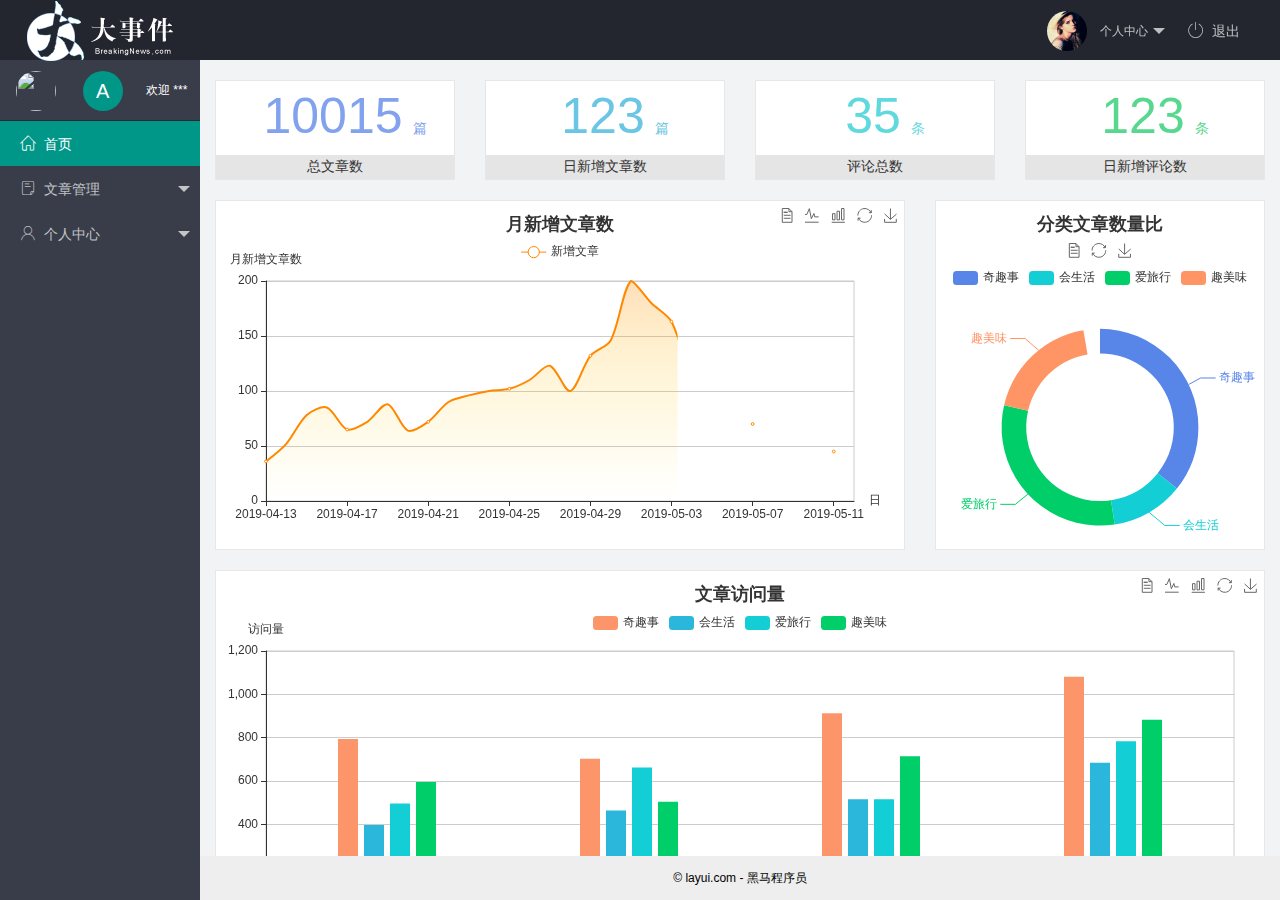
==== commit 1781841a: "完成个人中心功能的开发" ====
--- a/assets/index.html
+++ b/assets/index.html
@@ -25,9 +25,9 @@
             个人中心
           </a>
           <dl class="layui-nav-child">
-            <dd><a href="">基本资料</a></dd>
-            <dd><a href="">更换头像</a></dd>
-            <dd><a href="">重置密码</a></dd>
+            <dd><a href="./user/user_info.html" target="fm">基本资料</a></dd>
+            <dd><a href="./user/user_avatar.html" target="fm">更换头像</a></dd>
+            <dd><a href="./user/user_pwd.html" target="fm">重置密码</a></dd>
           </dl>
         </li>
         <li class="layui-nav-item"><a href="javascript:;" id="btnLogout"><span class="iconfont icon-tuichu"></span>退出</a></li>
@@ -57,9 +57,9 @@
           <li class="layui-nav-item">
             <a href="javascript:;"><span class="iconfont icon-user"></span>个人中心</a>
             <dl class="layui-nav-child">
-              <dd><a href="javascript:;"><i class="layui-icon layui-icon-app"></i>基本资料</a></dd>
-              <dd><a href="javascript:;"><i class="layui-icon layui-icon-app"></i>更换头像</a></dd>
-              <dd><a href="javascript:;"><i class="layui-icon layui-icon-app"></i>重置密码</a></dd>
+              <dd><a href="./user/user_info.html" target="fm"><i class="layui-icon layui-icon-app"></i>基本资料</a></dd>
+              <dd><a href="./user/user_avatar.html" target="fm"><i class="layui-icon layui-icon-app"></i>更换头像</a></dd>
+              <dd><a href="./user/user_pwd.html" target="fm"> <i class="layui-icon layui-icon-app"></i>重置密码</a></dd>
 
             </dl>
           </li>
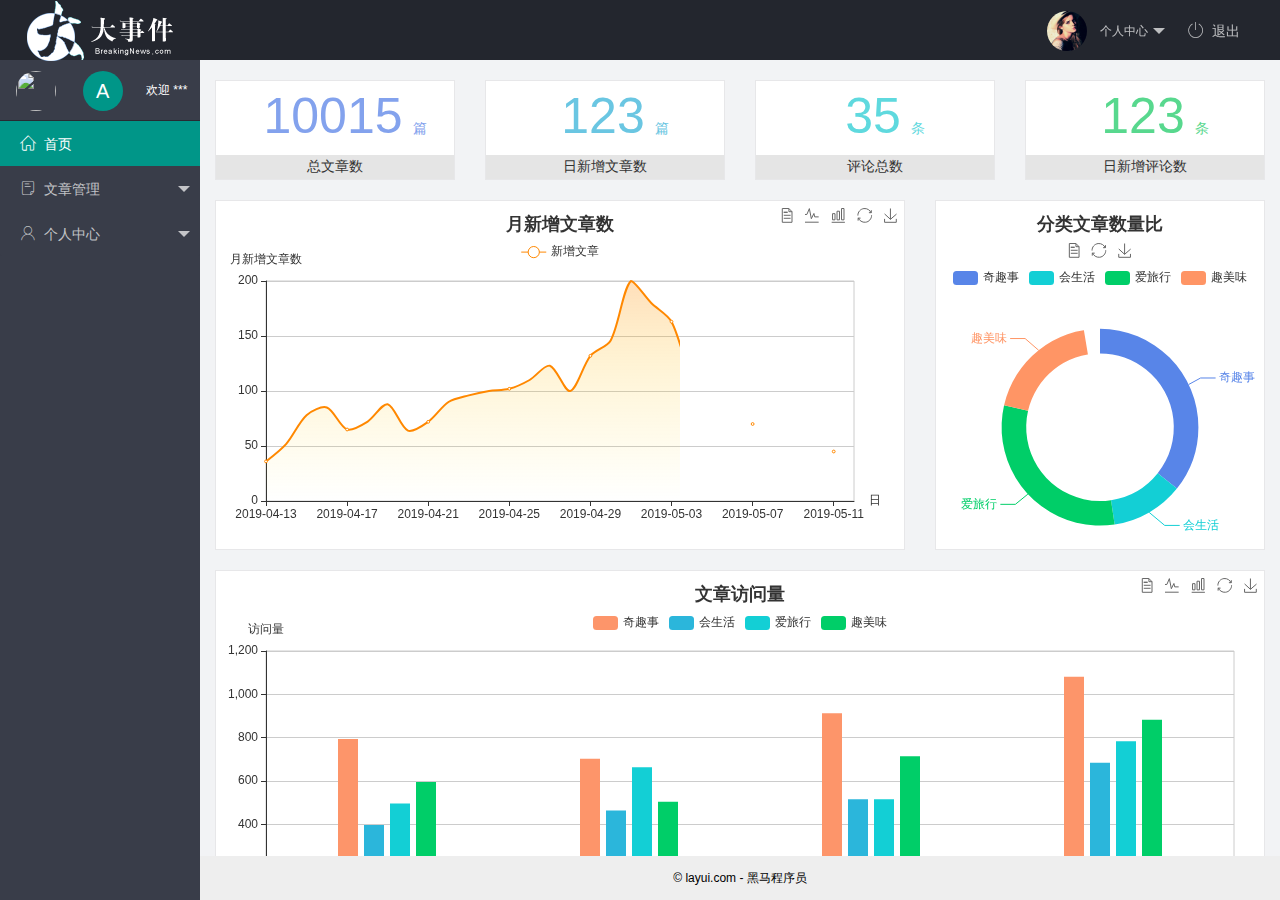
==== commit 6e1552fb: "完成文章管理功能开发" ====
--- a/assets/index.html
+++ b/assets/index.html
@@ -48,9 +48,9 @@
           <li class="layui-nav-item ">
             <a class="" href="javascript:;"><span class="iconfont icon-16"></span>文章管理</a>
             <dl class="layui-nav-child">
-              <dd><a href="javascript:;"><i class="layui-icon layui-icon-app"></i>文章类别</a></dd>
-              <dd><a href="javascript:;"><i class="layui-icon layui-icon-app"></i>文章列表</a></dd>
-              <dd><a href="javascript:;"><i class="layui-icon layui-icon-app"></i>发布文章</a></dd>
+              <dd><a href="./article/art_cate.html" target="fm"><i class="layui-icon layui-icon-app"></i>文章类别</a></dd>
+              <dd><a href="./article/art_list.html" target="fm"><i class="layui-icon layui-icon-app"></i>文章列表</a></dd>
+              <dd><a href="./article/art_pub.html" target="fm"><i class="layui-icon layui-icon-app"></i>发布文章</a></dd>
 
             </dl>
           </li>
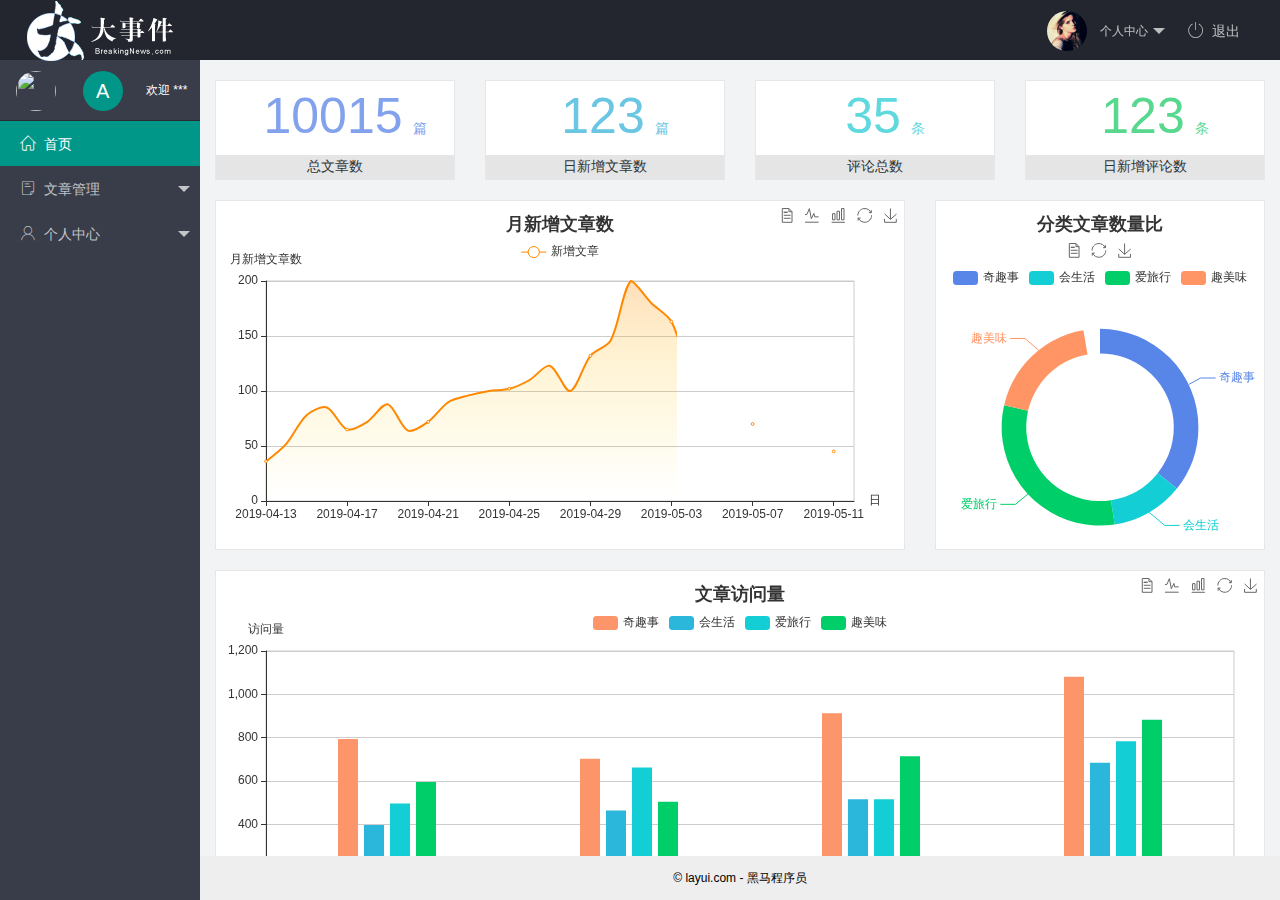
==== commit 9242fad9: "编辑功能完成" ====
--- a/assets/index.html
+++ b/assets/index.html
@@ -51,7 +51,6 @@
               <dd><a href="./article/art_cate.html" target="fm"><i class="layui-icon layui-icon-app"></i>文章类别</a></dd>
               <dd><a href="./article/art_list.html" target="fm"><i class="layui-icon layui-icon-app"></i>文章列表</a></dd>
               <dd><a href="./article/art_pub.html" target="fm"><i class="layui-icon layui-icon-app"></i>发布文章</a></dd>
-
             </dl>
           </li>
           <li class="layui-nav-item">
